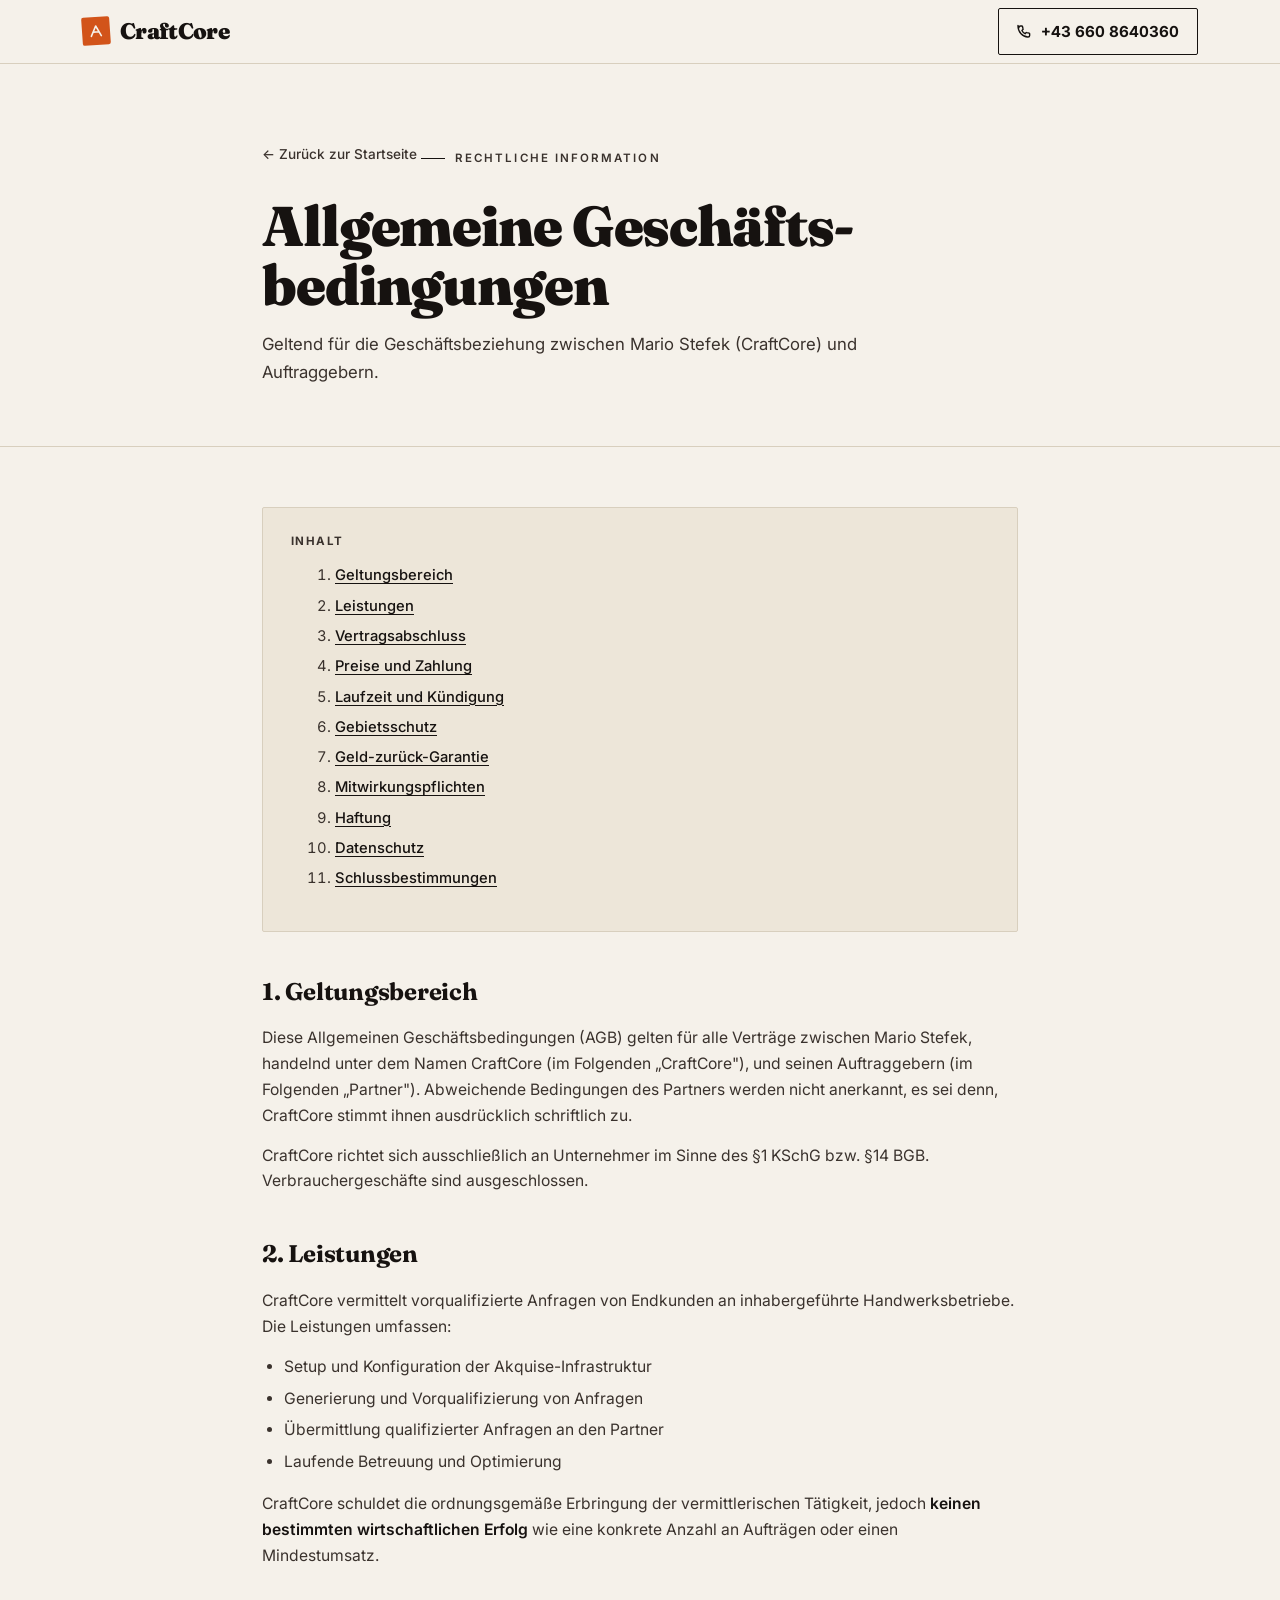
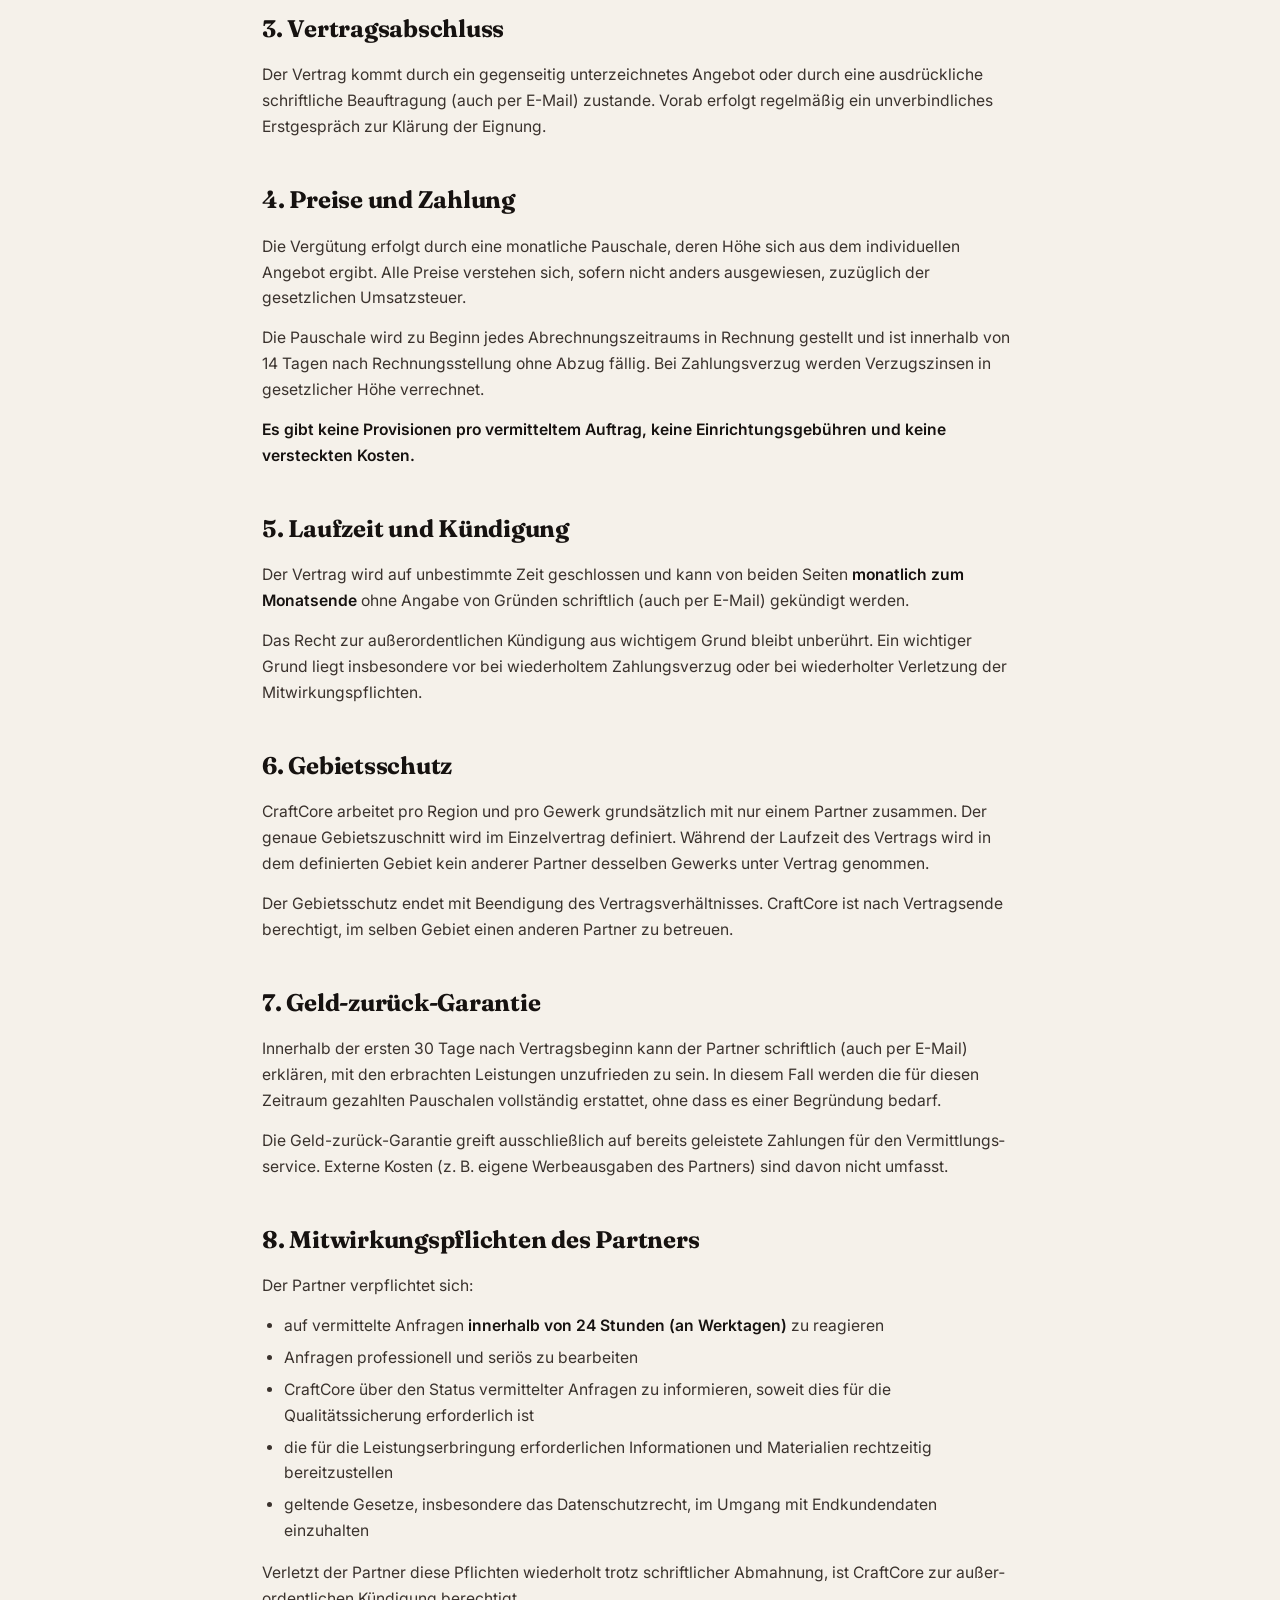
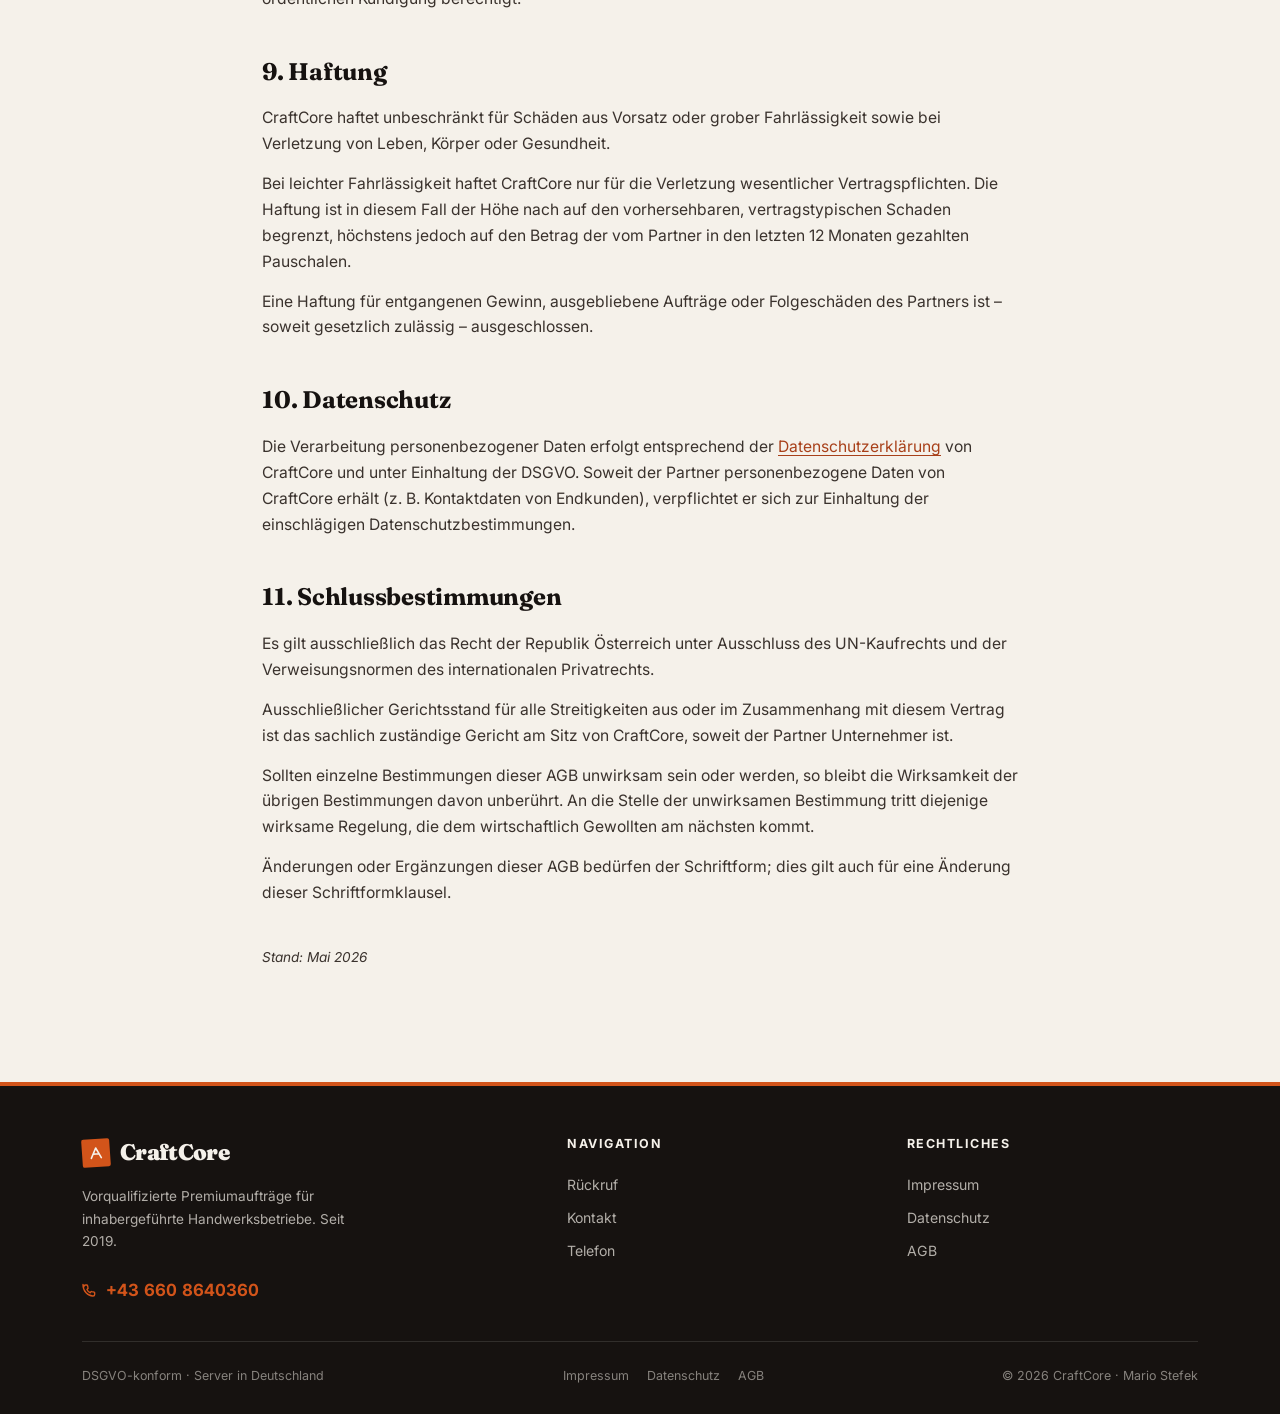
==== agb.html @ 441843ae "Add files via upload" ====
<!DOCTYPE html>
<html lang="de">
<head>
<meta charset="UTF-8">
<meta name="viewport" content="width=device-width, initial-scale=1.0">
<title>AGB – CraftCore | Mario Stefek</title>
<link rel="preconnect" href="https://fonts.googleapis.com">
<link rel="preconnect" href="https://fonts.gstatic.com" crossorigin>
<link href="https://fonts.googleapis.com/css2?family=Fraunces:ital,opsz,wght@0,9..144,500;0,9..144,700;0,9..144,900;1,9..144,700&family=Inter:wght@400;500;600;700&display=swap" rel="stylesheet">
<style>
*{margin:0;padding:0;box-sizing:border-box}
:root{
  --ink:#161210;
  --ink-soft:#3a322d;
  --paper:#F5F1EA;
  --paper-warm:#EDE6D9;
  --line:#d8cfbe;
  --orange:#D2541A;
  --orange-deep:#A8401A;
  --white:#FFFCF5;
  --display:'Fraunces',Georgia,serif;
  --body:'Inter',system-ui,sans-serif;
}
html{scroll-behavior:smooth;background:var(--paper)}
body{font-family:var(--body);color:var(--ink);line-height:1.65;-webkit-font-smoothing:antialiased;font-size:16px}
::selection{background:var(--ink);color:var(--paper)}
a{color:var(--orange-deep);text-decoration:underline;text-underline-offset:3px}
a:hover{color:var(--ink)}
.wrap{max-width:820px;margin:0 auto;padding:0 32px}

nav{position:fixed;top:0;left:0;right:0;z-index:100;background:rgba(245,241,234,.92);backdrop-filter:blur(12px);border-bottom:1px solid var(--line);height:64px;display:flex;align-items:center}
.nav-inner{display:flex;justify-content:space-between;align-items:center;width:100%}
.logo{font-family:var(--display);font-size:1.4rem;font-weight:900;letter-spacing:-.03em;text-decoration:none;color:var(--ink);display:flex;align-items:center;gap:10px}
.logo-mark{width:28px;height:28px;background:var(--orange);display:grid;place-items:center;border-radius:2px;flex-shrink:0;transform:rotate(-4deg)}
.logo-mark svg{stroke:var(--paper)}
.nav-tel{display:inline-flex;align-items:center;gap:10px;font-weight:700;font-size:.95rem;text-decoration:none;color:var(--ink);font-variant-numeric:tabular-nums;padding:10px 18px;border:1.5px solid var(--ink);border-radius:2px;transition:all .2s ease}
.nav-tel:hover{background:var(--ink);color:var(--paper)}
.nav-tel svg{stroke:currentColor}
@media(max-width:640px){
  .nav-tel .num-full{display:none}
  .nav-tel::after{content:"Anrufen";font-weight:700}
}

.page-header{padding:140px 0 60px;border-bottom:1px solid var(--line)}
.eyebrow{font-size:.72rem;font-weight:600;text-transform:uppercase;letter-spacing:.18em;color:var(--ink-soft);display:inline-flex;align-items:center;gap:10px;margin-bottom:20px}
.eyebrow::before{content:"";width:24px;height:1px;background:var(--ink)}
h1{font-family:var(--display);font-size:clamp(2.3rem,4.5vw,3.5rem);font-weight:900;letter-spacing:-.02em;line-height:1.05;margin-bottom:16px}
.page-header p{color:var(--ink-soft);font-size:1.05rem;max-width:640px}
.back-link{display:inline-flex;align-items:center;gap:8px;font-size:.85rem;font-weight:500;text-decoration:none;color:var(--ink-soft);margin-bottom:32px}
.back-link:hover{color:var(--orange-deep)}

.content{padding:60px 0 100px}
.content h2{font-family:var(--display);font-size:1.5rem;font-weight:700;letter-spacing:-.01em;margin:40px 0 14px;color:var(--ink)}
.content h2:first-child{margin-top:0}
.content h3{font-family:var(--display);font-size:1.15rem;font-weight:700;margin:28px 0 10px;color:var(--ink)}
.content p{color:var(--ink-soft);margin-bottom:14px;font-size:.98rem}
.content ul{margin:8px 0 16px 0;padding-left:22px}
.content ul li{color:var(--ink-soft);margin-bottom:6px;font-size:.98rem}
.content ol{margin:8px 0 16px 0;padding-left:22px}
.content ol li{color:var(--ink-soft);margin-bottom:6px;font-size:.98rem}
.content strong{color:var(--ink);font-weight:600}
.content .info-block{background:var(--white);border:1px solid var(--line);padding:24px 28px;border-radius:2px;margin:20px 0}
.content .info-block p{margin-bottom:6px}

.toc{background:var(--paper-warm);border:1px solid var(--line);padding:24px 28px;border-radius:2px;margin-bottom:40px}
.toc-title{font-size:.72rem;font-weight:700;text-transform:uppercase;letter-spacing:.12em;color:var(--ink-soft);margin-bottom:12px}
.toc ol{margin-left:22px}
.toc ol li{margin-bottom:6px;font-size:.92rem}
.toc ol li a{color:var(--ink);font-weight:500}

footer{background:var(--ink);color:rgba(245,241,234,.7);padding:48px 0 28px;border-top:4px solid var(--orange)}
.footer-grid{display:grid;grid-template-columns:1.5fr 1fr 1fr;gap:48px;margin-bottom:36px}
.footer-brand .logo{color:var(--paper)}
.footer-brand p{margin-top:14px;font-size:.85rem;line-height:1.65;max-width:280px}
.footer-tel{margin-top:24px;display:inline-flex;align-items:center;gap:10px;color:var(--orange);font-weight:700;font-size:1.05rem;text-decoration:none;font-variant-numeric:tabular-nums}
.footer-tel:hover{color:var(--paper)}
.footer-col h5{color:var(--paper);font-size:.78rem;font-weight:700;text-transform:uppercase;letter-spacing:.12em;margin-bottom:18px}
.footer-col a{display:block;font-size:.88rem;text-decoration:none;margin-bottom:10px;color:rgba(245,241,234,.7);transition:color .2s ease}
.footer-col a:hover{color:var(--orange)}
.footer-bottom{border-top:1px solid rgba(245,241,234,.12);padding-top:24px;display:flex;justify-content:space-between;align-items:center;flex-wrap:wrap;gap:14px;font-size:.78rem;color:rgba(245,241,234,.5)}
.footer-legal{display:flex;gap:18px;flex-wrap:wrap}
.footer-legal a{color:rgba(245,241,234,.5);text-decoration:none}
.footer-legal a:hover{color:var(--orange)}
@media(max-width:780px){.footer-grid{grid-template-columns:1fr;gap:32px}}
</style>
</head>
<body>

<nav>
  <div class="wrap nav-inner" style="max-width:1180px">
    <a href="index.html" class="logo">
      <span class="logo-mark">
        <svg width="14" height="14" viewBox="0 0 14 14" fill="none"><path d="M2 12L7 2l5 10M4.5 8h5" stroke-width="1.6" stroke-linecap="round" stroke-linejoin="round"/></svg>
      </span>
      CraftCore
    </a>
    <a href="tel:+436608640360" class="nav-tel">
      <svg width="14" height="14" viewBox="0 0 14 14" fill="none"><path d="M2 3.5C2 2.67 2.67 2 3.5 2h1.31c.31 0 .59.21.66.51l.6 2.4a.7.7 0 01-.18.7l-.96.96c.66 1.37 1.78 2.49 3.15 3.15l.96-.96a.7.7 0 01.7-.18l2.4.6c.3.07.51.35.51.66V11.5c0 .83-.67 1.5-1.5 1.5h-.5C5.91 13 1 8.09 1 2v-.5z" stroke-width="1.4" stroke-linecap="round" stroke-linejoin="round"/></svg>
      <span class="num-full">+43 660 8640360</span>
    </a>
  </div>
</nav>

<header class="page-header">
  <div class="wrap">
    <a href="index.html" class="back-link">← Zurück zur Startseite</a>
    <span class="eyebrow">Rechtliche Information</span>
    <h1>Allgemeine Geschäfts­bedingungen</h1>
    <p>Geltend für die Geschäftsbeziehung zwischen Mario Stefek (CraftCore) und Auftraggebern.</p>
  </div>
</header>

<main class="content">
  <div class="wrap">

    <div class="toc">
      <div class="toc-title">Inhalt</div>
      <ol>
        <li><a href="#geltungsbereich">Geltungsbereich</a></li>
        <li><a href="#leistungen">Leistungen</a></li>
        <li><a href="#vertragsabschluss">Vertragsabschluss</a></li>
        <li><a href="#preise">Preise und Zahlung</a></li>
        <li><a href="#laufzeit">Laufzeit und Kündigung</a></li>
        <li><a href="#gebietsschutz">Gebietsschutz</a></li>
        <li><a href="#garantie">Geld-zurück-Garantie</a></li>
        <li><a href="#mitwirkung">Mitwirkungspflichten</a></li>
        <li><a href="#haftung">Haftung</a></li>
        <li><a href="#datenschutz">Datenschutz</a></li>
        <li><a href="#schlussbestimmungen">Schlussbestimmungen</a></li>
      </ol>
    </div>

    <h2 id="geltungsbereich">1. Geltungsbereich</h2>
    <p>Diese Allgemeinen Geschäftsbedingungen (AGB) gelten für alle Verträge zwischen Mario Stefek, handelnd unter dem Namen CraftCore (im Folgenden „CraftCore"), und seinen Auftraggebern (im Folgenden „Partner"). Abweichende Bedingungen des Partners werden nicht anerkannt, es sei denn, CraftCore stimmt ihnen ausdrücklich schriftlich zu.</p>
    <p>CraftCore richtet sich ausschließlich an Unternehmer im Sinne des §1 KSchG bzw. §14 BGB. Verbraucher­geschäfte sind ausgeschlossen.</p>

    <h2 id="leistungen">2. Leistungen</h2>
    <p>CraftCore vermittelt vorqualifizierte Anfragen von Endkunden an inhabergeführte Handwerksbetriebe. Die Leistungen umfassen:</p>
    <ul>
      <li>Setup und Konfiguration der Akquise-Infrastruktur</li>
      <li>Generierung und Vorqualifizierung von Anfragen</li>
      <li>Übermittlung qualifizierter Anfragen an den Partner</li>
      <li>Laufende Betreuung und Optimierung</li>
    </ul>
    <p>CraftCore schuldet die ordnungsgemäße Erbringung der vermittlerischen Tätigkeit, jedoch <strong>keinen bestimmten wirtschaftlichen Erfolg</strong> wie eine konkrete Anzahl an Aufträgen oder einen Mindestumsatz.</p>

    <h2 id="vertragsabschluss">3. Vertragsabschluss</h2>
    <p>Der Vertrag kommt durch ein gegenseitig unterzeichnetes Angebot oder durch eine ausdrückliche schriftliche Beauftragung (auch per E-Mail) zustande. Vorab erfolgt regelmäßig ein unverbindliches Erstgespräch zur Klärung der Eignung.</p>

    <h2 id="preise">4. Preise und Zahlung</h2>
    <p>Die Vergütung erfolgt durch eine monatliche Pauschale, deren Höhe sich aus dem individuellen Angebot ergibt. Alle Preise verstehen sich, sofern nicht anders ausgewiesen, zuzüglich der gesetzlichen Umsatzsteuer.</p>
    <p>Die Pauschale wird zu Beginn jedes Abrechnungszeitraums in Rechnung gestellt und ist innerhalb von 14 Tagen nach Rechnungsstellung ohne Abzug fällig. Bei Zahlungsverzug werden Verzugszinsen in gesetzlicher Höhe verrechnet.</p>
    <p><strong>Es gibt keine Provisionen pro vermitteltem Auftrag, keine Einrichtungs­gebühren und keine versteckten Kosten.</strong></p>

    <h2 id="laufzeit">5. Laufzeit und Kündigung</h2>
    <p>Der Vertrag wird auf unbestimmte Zeit geschlossen und kann von beiden Seiten <strong>monatlich zum Monatsende</strong> ohne Angabe von Gründen schriftlich (auch per E-Mail) gekündigt werden.</p>
    <p>Das Recht zur außerordentlichen Kündigung aus wichtigem Grund bleibt unberührt. Ein wichtiger Grund liegt insbesondere vor bei wiederholtem Zahlungsverzug oder bei wiederholter Verletzung der Mitwirkungspflichten.</p>

    <h2 id="gebietsschutz">6. Gebietsschutz</h2>
    <p>CraftCore arbeitet pro Region und pro Gewerk grundsätzlich mit nur einem Partner zusammen. Der genaue Gebietszuschnitt wird im Einzelvertrag definiert. Während der Laufzeit des Vertrags wird in dem definierten Gebiet kein anderer Partner desselben Gewerks unter Vertrag genommen.</p>
    <p>Der Gebietsschutz endet mit Beendigung des Vertragsverhältnisses. CraftCore ist nach Vertragsende berechtigt, im selben Gebiet einen anderen Partner zu betreuen.</p>

    <h2 id="garantie">7. Geld-zurück-Garantie</h2>
    <p>Innerhalb der ersten 30 Tage nach Vertragsbeginn kann der Partner schriftlich (auch per E-Mail) erklären, mit den erbrachten Leistungen unzufrieden zu sein. In diesem Fall werden die für diesen Zeitraum gezahlten Pauschalen vollständig erstattet, ohne dass es einer Begründung bedarf.</p>
    <p>Die Geld-zurück-Garantie greift ausschließlich auf bereits geleistete Zahlungen für den Vermittlungs­service. Externe Kosten (z. B. eigene Werbeausgaben des Partners) sind davon nicht umfasst.</p>

    <h2 id="mitwirkung">8. Mitwirkungspflichten des Partners</h2>
    <p>Der Partner verpflichtet sich:</p>
    <ul>
      <li>auf vermittelte Anfragen <strong>innerhalb von 24 Stunden (an Werktagen)</strong> zu reagieren</li>
      <li>Anfragen professionell und seriös zu bearbeiten</li>
      <li>CraftCore über den Status vermittelter Anfragen zu informieren, soweit dies für die Qualitätssicherung erforderlich ist</li>
      <li>die für die Leistungserbringung erforderlichen Informationen und Materialien rechtzeitig bereitzustellen</li>
      <li>geltende Gesetze, insbesondere das Datenschutzrecht, im Umgang mit Endkundendaten einzuhalten</li>
    </ul>
    <p>Verletzt der Partner diese Pflichten wiederholt trotz schriftlicher Abmahnung, ist CraftCore zur außer­ordentlichen Kündigung berechtigt.</p>

    <h2 id="haftung">9. Haftung</h2>
    <p>CraftCore haftet unbeschränkt für Schäden aus Vorsatz oder grober Fahrlässigkeit sowie bei Verletzung von Leben, Körper oder Gesundheit.</p>
    <p>Bei leichter Fahrlässigkeit haftet CraftCore nur für die Verletzung wesentlicher Vertragspflichten. Die Haftung ist in diesem Fall der Höhe nach auf den vorhersehbaren, vertragstypischen Schaden begrenzt, höchstens jedoch auf den Betrag der vom Partner in den letzten 12 Monaten gezahlten Pauschalen.</p>
    <p>Eine Haftung für entgangenen Gewinn, ausgebliebene Aufträge oder Folgeschäden des Partners ist – soweit gesetzlich zulässig – ausgeschlossen.</p>

    <h2 id="datenschutz">10. Datenschutz</h2>
    <p>Die Verarbeitung personenbezogener Daten erfolgt entsprechend der <a href="datenschutz.html">Datenschutzerklärung</a> von CraftCore und unter Einhaltung der DSGVO. Soweit der Partner personenbezogene Daten von CraftCore erhält (z. B. Kontaktdaten von Endkunden), verpflichtet er sich zur Einhaltung der einschlägigen Datenschutzbestimmungen.</p>

    <h2 id="schlussbestimmungen">11. Schlussbestimmungen</h2>
    <p>Es gilt ausschließlich das Recht der Republik Österreich unter Ausschluss des UN-Kaufrechts und der Verweisungsnormen des internationalen Privatrechts.</p>
    <p>Ausschließlicher Gerichtsstand für alle Streitigkeiten aus oder im Zusammenhang mit diesem Vertrag ist das sachlich zuständige Gericht am Sitz von CraftCore, soweit der Partner Unternehmer ist.</p>
    <p>Sollten einzelne Bestimmungen dieser AGB unwirksam sein oder werden, so bleibt die Wirksamkeit der übrigen Bestimmungen davon unberührt. An die Stelle der unwirksamen Bestimmung tritt diejenige wirksame Regelung, die dem wirtschaftlich Gewollten am nächsten kommt.</p>
    <p>Änderungen oder Ergänzungen dieser AGB bedürfen der Schriftform; dies gilt auch für eine Änderung dieser Schriftformklausel.</p>

    <p style="margin-top:40px;font-size:.85rem;color:var(--ink-soft)"><em>Stand: Mai 2026</em></p>

  </div>
</main>

<footer>
  <div class="wrap" style="max-width:1180px">
    <div class="footer-grid">
      <div class="footer-brand">
        <a href="index.html" class="logo">
          <span class="logo-mark">
            <svg width="14" height="14" viewBox="0 0 14 14" fill="none"><path d="M2 12L7 2l5 10M4.5 8h5" stroke-width="1.6" stroke-linecap="round" stroke-linejoin="round"/></svg>
          </span>
          CraftCore
        </a>
        <p>Vorqualifizierte Premiumaufträge für inhabergeführte Handwerksbetriebe. Seit 2019.</p>
        <a href="tel:+436608640360" class="footer-tel">
          <svg width="14" height="14" viewBox="0 0 14 14" fill="none" style="stroke:currentColor"><path d="M2 3.5C2 2.67 2.67 2 3.5 2h1.31c.31 0 .59.21.66.51l.6 2.4a.7.7 0 01-.18.7l-.96.96c.66 1.37 1.78 2.49 3.15 3.15l.96-.96a.7.7 0 01.7-.18l2.4.6c.3.07.51.35.51.66V11.5c0 .83-.67 1.5-1.5 1.5h-.5C5.91 13 1 8.09 1 2v-.5z" stroke-width="1.4" stroke-linecap="round" stroke-linejoin="round"/></svg>
          +43 660 8640360
        </a>
      </div>
      <div class="footer-col">
        <h5>Navigation</h5>
        <a href="index.html#rueckruf">Rückruf</a>
        <a href="index.html#kontakt">Kontakt</a>
        <a href="tel:+436608640360">Telefon</a>
      </div>
      <div class="footer-col">
        <h5>Rechtliches</h5>
        <a href="impressum.html">Impressum</a>
        <a href="datenschutz.html">Datenschutz</a>
        <a href="agb.html">AGB</a>
      </div>
    </div>
    <div class="footer-bottom">
      <p>DSGVO-konform · Server in Deutschland</p>
      <div class="footer-legal">
        <a href="impressum.html">Impressum</a>
        <a href="datenschutz.html">Datenschutz</a>
        <a href="agb.html">AGB</a>
      </div>
      <p>© 2026 CraftCore · Mario Stefek</p>
    </div>
  </div>
</footer>

</body>
</html>
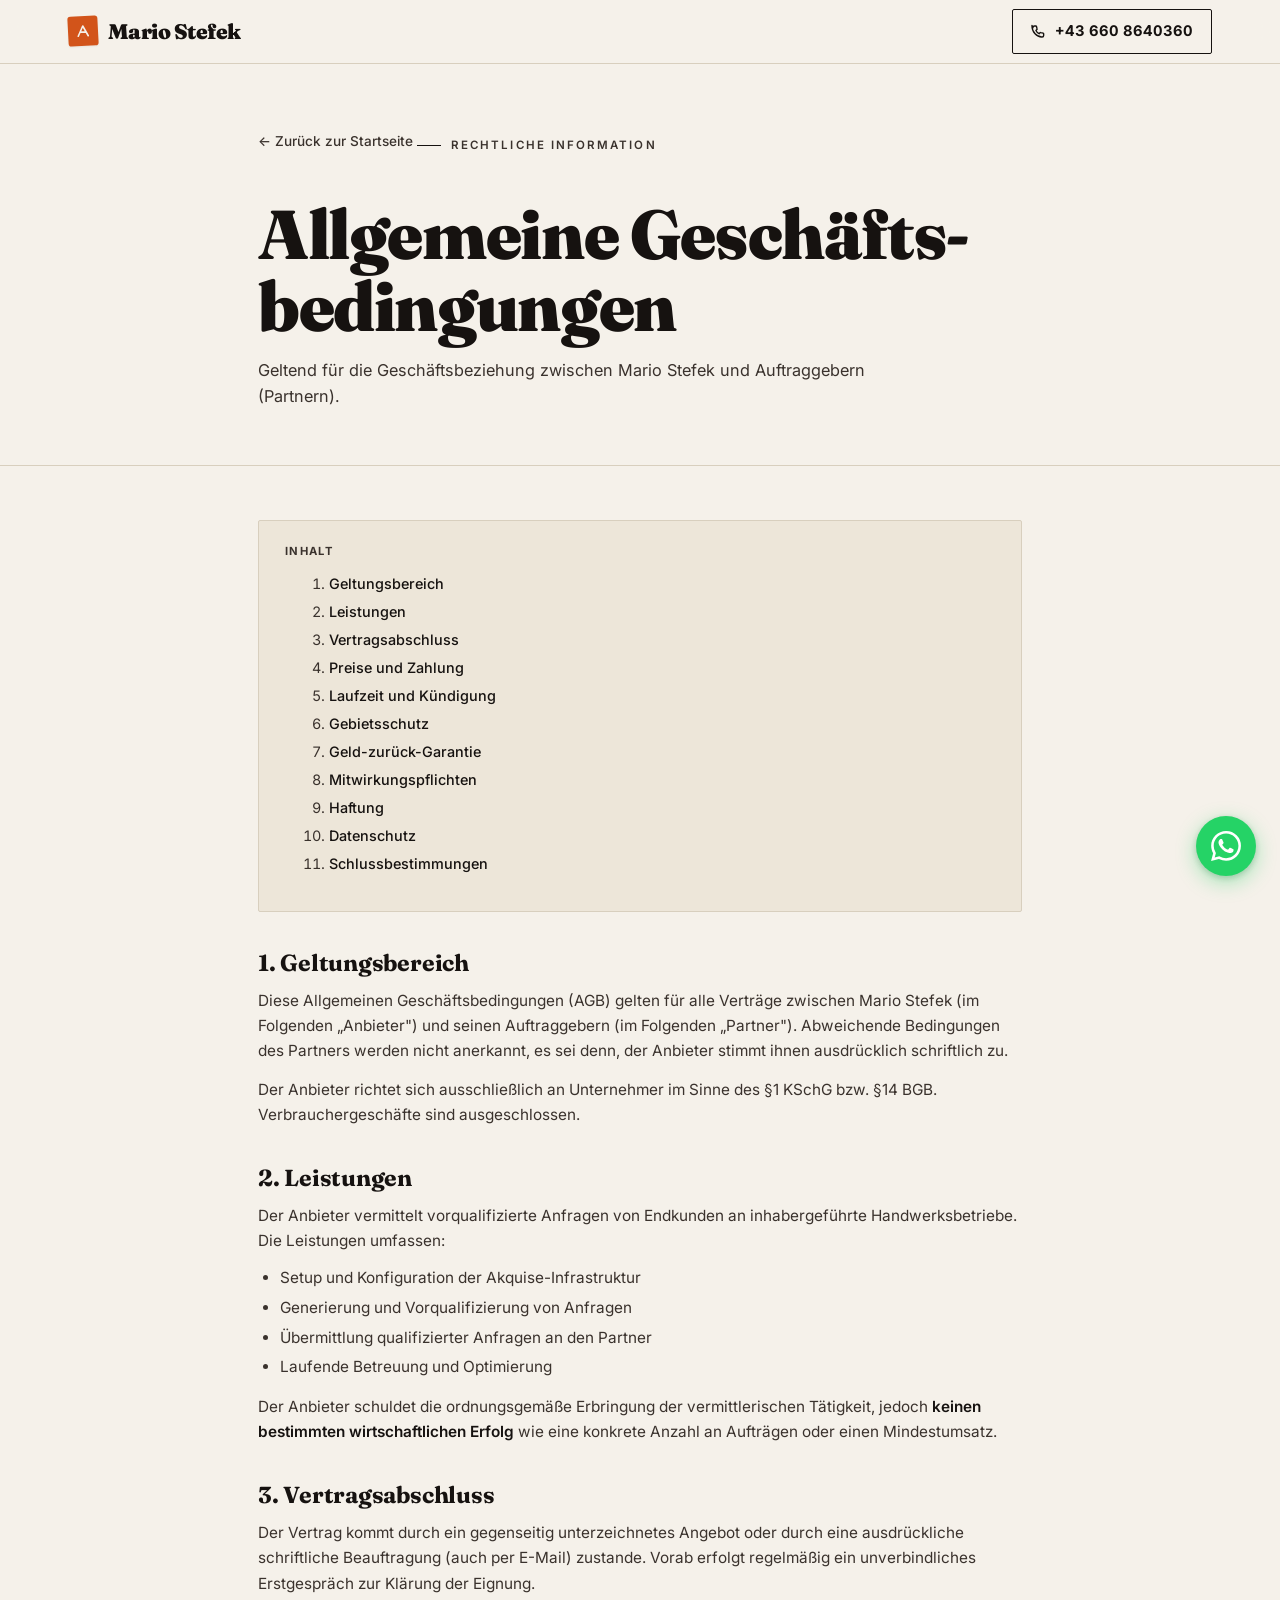
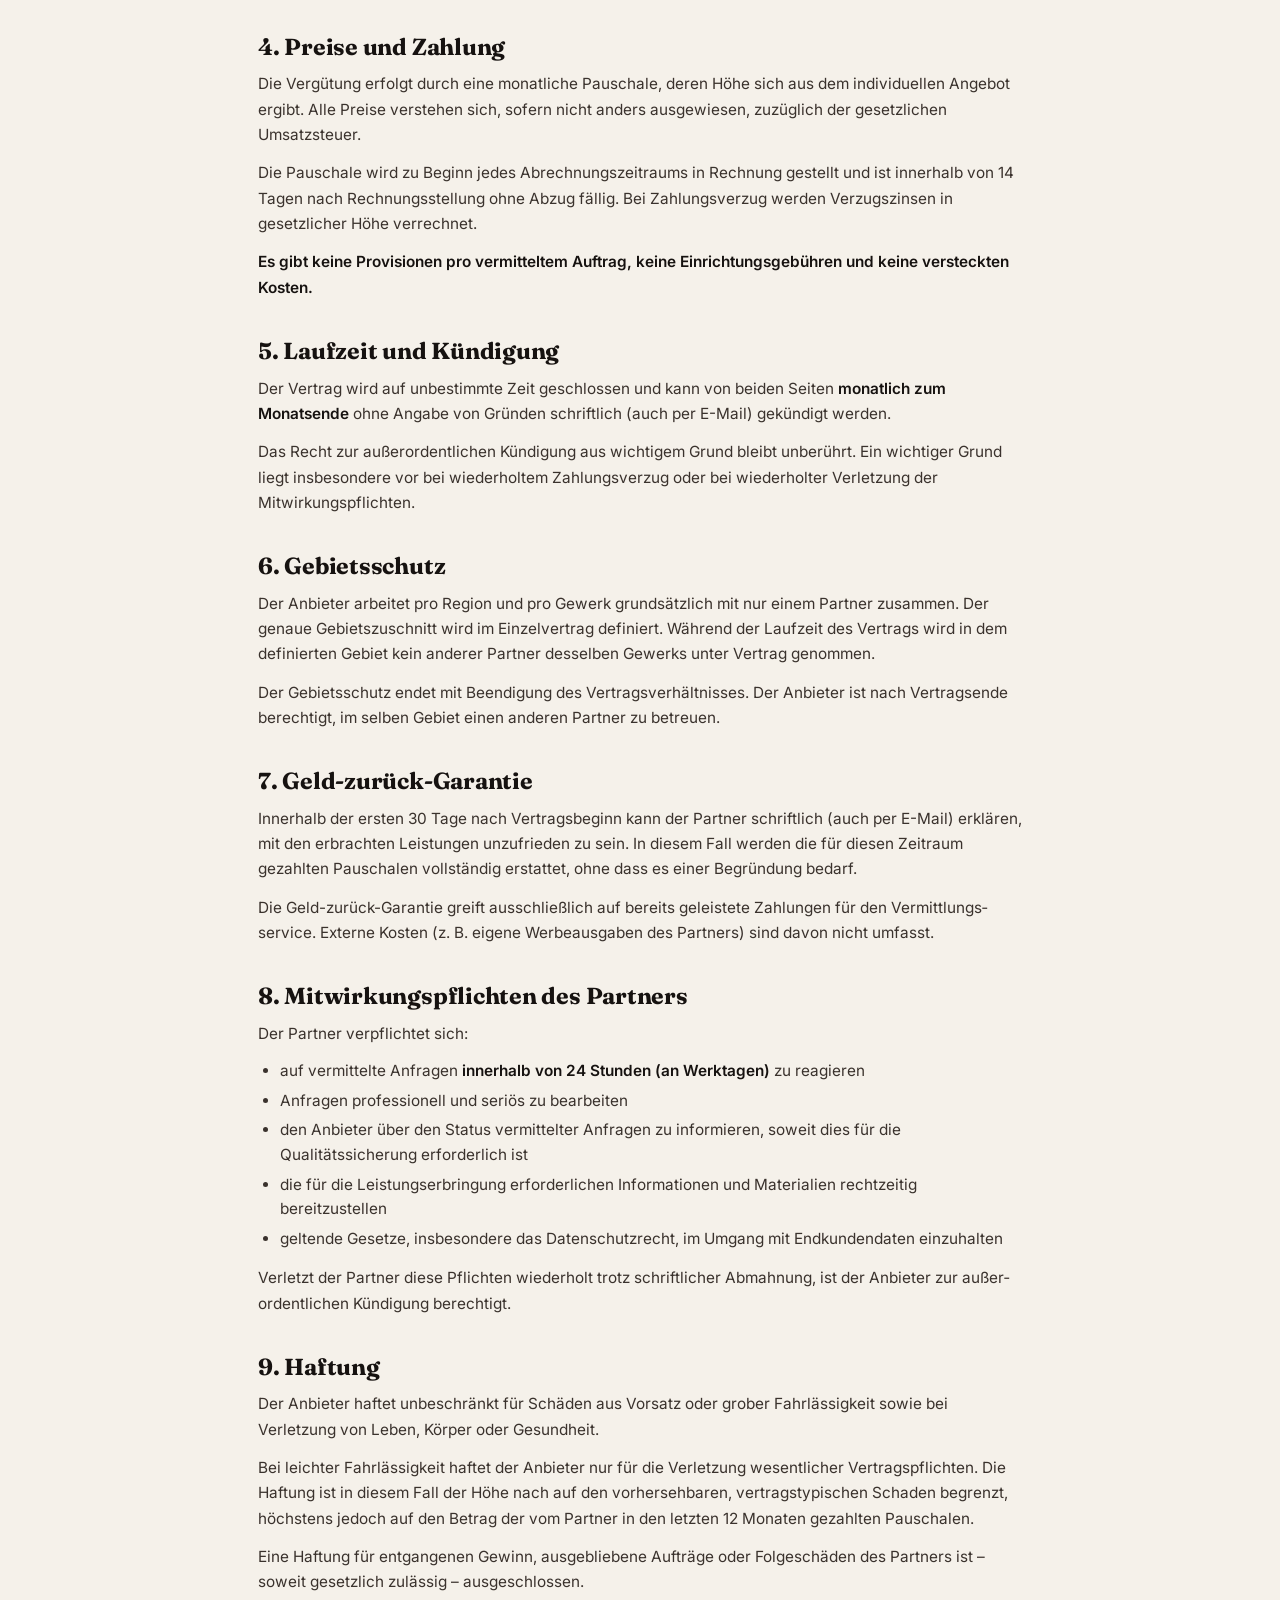
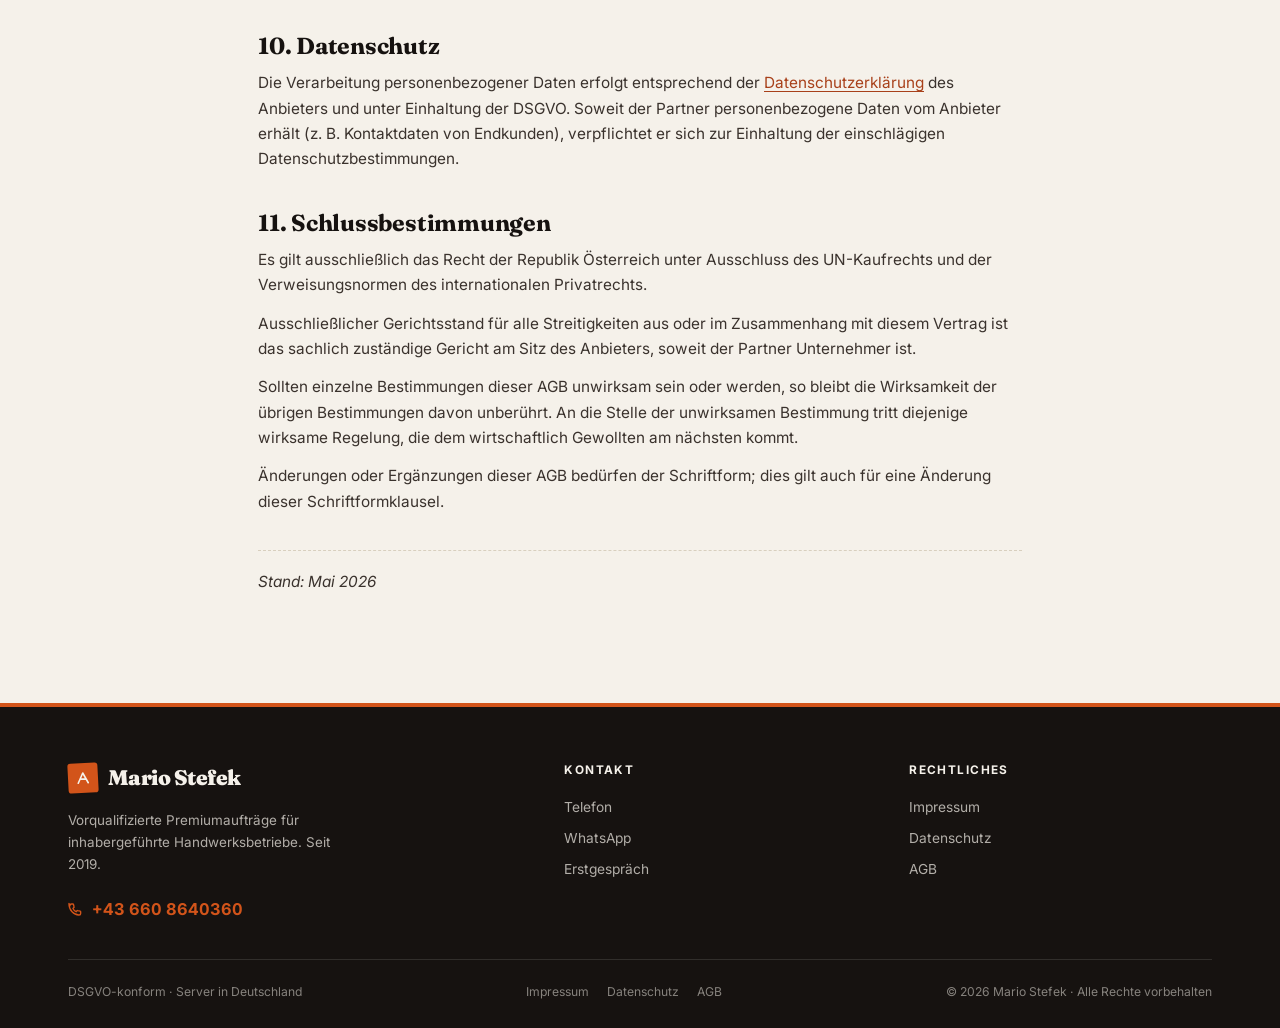
==== commit ce0471fe: "Add files via upload" ====
--- a/agb.html
+++ b/agb.html
@@ -3,115 +3,46 @@
 <head>
 <meta charset="UTF-8">
 <meta name="viewport" content="width=device-width, initial-scale=1.0">
-<title>AGB – CraftCore | Mario Stefek</title>
+<title>AGB – Mario Stefek</title>
+<meta name="description" content="Allgemeine Geschäftsbedingungen für die Vermittlung qualifizierter Anfragen an Handwerksbetriebe – Mario Stefek.">
+<meta name="robots" content="index, follow">
+<link rel="canonical" href="https://www.mario-stefek.com/agb.html">
+<meta name="theme-color" content="#161210">
+<link rel="icon" type="image/svg+xml" href="data:image/svg+xml,%3Csvg xmlns='http://www.w3.org/2000/svg' viewBox='0 0 100 100'%3E%3Crect width='100' height='100' rx='14' fill='%23D2541A'/%3E%3Cpath d='M28 78L50 22L72 78M38 60h24' stroke='%23F5F1EA' stroke-width='9' stroke-linecap='round' stroke-linejoin='round' fill='none'/%3E%3C/svg%3E">
+
 <link rel="preconnect" href="https://fonts.googleapis.com">
 <link rel="preconnect" href="https://fonts.gstatic.com" crossorigin>
 <link href="https://fonts.googleapis.com/css2?family=Fraunces:ital,opsz,wght@0,9..144,500;0,9..144,700;0,9..144,900;1,9..144,700&family=Inter:wght@400;500;600;700&display=swap" rel="stylesheet">
-<style>
-*{margin:0;padding:0;box-sizing:border-box}
-:root{
-  --ink:#161210;
-  --ink-soft:#3a322d;
-  --paper:#F5F1EA;
-  --paper-warm:#EDE6D9;
-  --line:#d8cfbe;
-  --orange:#D2541A;
-  --orange-deep:#A8401A;
-  --white:#FFFCF5;
-  --display:'Fraunces',Georgia,serif;
-  --body:'Inter',system-ui,sans-serif;
-}
-html{scroll-behavior:smooth;background:var(--paper)}
-body{font-family:var(--body);color:var(--ink);line-height:1.65;-webkit-font-smoothing:antialiased;font-size:16px}
-::selection{background:var(--ink);color:var(--paper)}
-a{color:var(--orange-deep);text-decoration:underline;text-underline-offset:3px}
-a:hover{color:var(--ink)}
-.wrap{max-width:820px;margin:0 auto;padding:0 32px}
-
-nav{position:fixed;top:0;left:0;right:0;z-index:100;background:rgba(245,241,234,.92);backdrop-filter:blur(12px);border-bottom:1px solid var(--line);height:64px;display:flex;align-items:center}
-.nav-inner{display:flex;justify-content:space-between;align-items:center;width:100%}
-.logo{font-family:var(--display);font-size:1.4rem;font-weight:900;letter-spacing:-.03em;text-decoration:none;color:var(--ink);display:flex;align-items:center;gap:10px}
-.logo-mark{width:28px;height:28px;background:var(--orange);display:grid;place-items:center;border-radius:2px;flex-shrink:0;transform:rotate(-4deg)}
-.logo-mark svg{stroke:var(--paper)}
-.nav-tel{display:inline-flex;align-items:center;gap:10px;font-weight:700;font-size:.95rem;text-decoration:none;color:var(--ink);font-variant-numeric:tabular-nums;padding:10px 18px;border:1.5px solid var(--ink);border-radius:2px;transition:all .2s ease}
-.nav-tel:hover{background:var(--ink);color:var(--paper)}
-.nav-tel svg{stroke:currentColor}
-@media(max-width:640px){
-  .nav-tel .num-full{display:none}
-  .nav-tel::after{content:"Anrufen";font-weight:700}
-}
-
-.page-header{padding:140px 0 60px;border-bottom:1px solid var(--line)}
-.eyebrow{font-size:.72rem;font-weight:600;text-transform:uppercase;letter-spacing:.18em;color:var(--ink-soft);display:inline-flex;align-items:center;gap:10px;margin-bottom:20px}
-.eyebrow::before{content:"";width:24px;height:1px;background:var(--ink)}
-h1{font-family:var(--display);font-size:clamp(2.3rem,4.5vw,3.5rem);font-weight:900;letter-spacing:-.02em;line-height:1.05;margin-bottom:16px}
-.page-header p{color:var(--ink-soft);font-size:1.05rem;max-width:640px}
-.back-link{display:inline-flex;align-items:center;gap:8px;font-size:.85rem;font-weight:500;text-decoration:none;color:var(--ink-soft);margin-bottom:32px}
-.back-link:hover{color:var(--orange-deep)}
-
-.content{padding:60px 0 100px}
-.content h2{font-family:var(--display);font-size:1.5rem;font-weight:700;letter-spacing:-.01em;margin:40px 0 14px;color:var(--ink)}
-.content h2:first-child{margin-top:0}
-.content h3{font-family:var(--display);font-size:1.15rem;font-weight:700;margin:28px 0 10px;color:var(--ink)}
-.content p{color:var(--ink-soft);margin-bottom:14px;font-size:.98rem}
-.content ul{margin:8px 0 16px 0;padding-left:22px}
-.content ul li{color:var(--ink-soft);margin-bottom:6px;font-size:.98rem}
-.content ol{margin:8px 0 16px 0;padding-left:22px}
-.content ol li{color:var(--ink-soft);margin-bottom:6px;font-size:.98rem}
-.content strong{color:var(--ink);font-weight:600}
-.content .info-block{background:var(--white);border:1px solid var(--line);padding:24px 28px;border-radius:2px;margin:20px 0}
-.content .info-block p{margin-bottom:6px}
-
-.toc{background:var(--paper-warm);border:1px solid var(--line);padding:24px 28px;border-radius:2px;margin-bottom:40px}
-.toc-title{font-size:.72rem;font-weight:700;text-transform:uppercase;letter-spacing:.12em;color:var(--ink-soft);margin-bottom:12px}
-.toc ol{margin-left:22px}
-.toc ol li{margin-bottom:6px;font-size:.92rem}
-.toc ol li a{color:var(--ink);font-weight:500}
-
-footer{background:var(--ink);color:rgba(245,241,234,.7);padding:48px 0 28px;border-top:4px solid var(--orange)}
-.footer-grid{display:grid;grid-template-columns:1.5fr 1fr 1fr;gap:48px;margin-bottom:36px}
-.footer-brand .logo{color:var(--paper)}
-.footer-brand p{margin-top:14px;font-size:.85rem;line-height:1.65;max-width:280px}
-.footer-tel{margin-top:24px;display:inline-flex;align-items:center;gap:10px;color:var(--orange);font-weight:700;font-size:1.05rem;text-decoration:none;font-variant-numeric:tabular-nums}
-.footer-tel:hover{color:var(--paper)}
-.footer-col h5{color:var(--paper);font-size:.78rem;font-weight:700;text-transform:uppercase;letter-spacing:.12em;margin-bottom:18px}
-.footer-col a{display:block;font-size:.88rem;text-decoration:none;margin-bottom:10px;color:rgba(245,241,234,.7);transition:color .2s ease}
-.footer-col a:hover{color:var(--orange)}
-.footer-bottom{border-top:1px solid rgba(245,241,234,.12);padding-top:24px;display:flex;justify-content:space-between;align-items:center;flex-wrap:wrap;gap:14px;font-size:.78rem;color:rgba(245,241,234,.5)}
-.footer-legal{display:flex;gap:18px;flex-wrap:wrap}
-.footer-legal a{color:rgba(245,241,234,.5);text-decoration:none}
-.footer-legal a:hover{color:var(--orange)}
-@media(max-width:780px){.footer-grid{grid-template-columns:1fr;gap:32px}}
-</style>
+<link rel="stylesheet" href="style.css">
 </head>
 <body>
 
 <nav>
-  <div class="wrap nav-inner" style="max-width:1180px">
+  <div class="wrap nav-inner">
     <a href="index.html" class="logo">
-      <span class="logo-mark">
+      <span class="logo-mark" aria-hidden="true">
         <svg width="14" height="14" viewBox="0 0 14 14" fill="none"><path d="M2 12L7 2l5 10M4.5 8h5" stroke-width="1.6" stroke-linecap="round" stroke-linejoin="round"/></svg>
       </span>
-      CraftCore
+      Mario Stefek
     </a>
     <a href="tel:+436608640360" class="nav-tel">
-      <svg width="14" height="14" viewBox="0 0 14 14" fill="none"><path d="M2 3.5C2 2.67 2.67 2 3.5 2h1.31c.31 0 .59.21.66.51l.6 2.4a.7.7 0 01-.18.7l-.96.96c.66 1.37 1.78 2.49 3.15 3.15l.96-.96a.7.7 0 01.7-.18l2.4.6c.3.07.51.35.51.66V11.5c0 .83-.67 1.5-1.5 1.5h-.5C5.91 13 1 8.09 1 2v-.5z" stroke-width="1.4" stroke-linecap="round" stroke-linejoin="round"/></svg>
+      <svg width="14" height="14" viewBox="0 0 14 14" fill="none" aria-hidden="true"><path d="M2 3.5C2 2.67 2.67 2 3.5 2h1.31c.31 0 .59.21.66.51l.6 2.4a.7.7 0 01-.18.7l-.96.96c.66 1.37 1.78 2.49 3.15 3.15l.96-.96a.7.7 0 01.7-.18l2.4.6c.3.07.51.35.51.66V11.5c0 .83-.67 1.5-1.5 1.5h-.5C5.91 13 1 8.09 1 2v-.5z" stroke-width="1.4" stroke-linecap="round" stroke-linejoin="round"/></svg>
       <span class="num-full">+43 660 8640360</span>
     </a>
   </div>
 </nav>
 
 <header class="page-header">
-  <div class="wrap">
+  <div class="wrap-narrow">
     <a href="index.html" class="back-link">← Zurück zur Startseite</a>
     <span class="eyebrow">Rechtliche Information</span>
-    <h1>Allgemeine Geschäfts­bedingungen</h1>
-    <p>Geltend für die Geschäftsbeziehung zwischen Mario Stefek (CraftCore) und Auftraggebern.</p>
+    <h1 style="margin-top:18px">Allgemeine Geschäfts­bedingungen</h1>
+    <p>Geltend für die Geschäftsbeziehung zwischen Mario Stefek und Auftraggebern (Partnern).</p>
   </div>
 </header>
 
-<main class="content">
-  <div class="wrap">
+<main class="legal-content">
+  <div class="wrap-narrow">
 
     <div class="toc">
       <div class="toc-title">Inhalt</div>
@@ -131,18 +62,18 @@
     </div>
 
     <h2 id="geltungsbereich">1. Geltungsbereich</h2>
-    <p>Diese Allgemeinen Geschäftsbedingungen (AGB) gelten für alle Verträge zwischen Mario Stefek, handelnd unter dem Namen CraftCore (im Folgenden „CraftCore"), und seinen Auftraggebern (im Folgenden „Partner"). Abweichende Bedingungen des Partners werden nicht anerkannt, es sei denn, CraftCore stimmt ihnen ausdrücklich schriftlich zu.</p>
-    <p>CraftCore richtet sich ausschließlich an Unternehmer im Sinne des §1 KSchG bzw. §14 BGB. Verbraucher­geschäfte sind ausgeschlossen.</p>
+    <p>Diese Allgemeinen Geschäftsbedingungen (AGB) gelten für alle Verträge zwischen Mario Stefek (im Folgenden „Anbieter") und seinen Auftraggebern (im Folgenden „Partner"). Abweichende Bedingungen des Partners werden nicht anerkannt, es sei denn, der Anbieter stimmt ihnen ausdrücklich schriftlich zu.</p>
+    <p>Der Anbieter richtet sich ausschließlich an Unternehmer im Sinne des §1 KSchG bzw. §14 BGB. Verbraucher­geschäfte sind ausgeschlossen.</p>
 
     <h2 id="leistungen">2. Leistungen</h2>
-    <p>CraftCore vermittelt vorqualifizierte Anfragen von Endkunden an inhabergeführte Handwerksbetriebe. Die Leistungen umfassen:</p>
+    <p>Der Anbieter vermittelt vorqualifizierte Anfragen von Endkunden an inhabergeführte Handwerksbetriebe. Die Leistungen umfassen:</p>
     <ul>
       <li>Setup und Konfiguration der Akquise-Infrastruktur</li>
       <li>Generierung und Vorqualifizierung von Anfragen</li>
       <li>Übermittlung qualifizierter Anfragen an den Partner</li>
       <li>Laufende Betreuung und Optimierung</li>
     </ul>
-    <p>CraftCore schuldet die ordnungsgemäße Erbringung der vermittlerischen Tätigkeit, jedoch <strong>keinen bestimmten wirtschaftlichen Erfolg</strong> wie eine konkrete Anzahl an Aufträgen oder einen Mindestumsatz.</p>
+    <p>Der Anbieter schuldet die ordnungsgemäße Erbringung der vermittlerischen Tätigkeit, jedoch <strong>keinen bestimmten wirtschaftlichen Erfolg</strong> wie eine konkrete Anzahl an Aufträgen oder einen Mindestumsatz.</p>
 
     <h2 id="vertragsabschluss">3. Vertragsabschluss</h2>
     <p>Der Vertrag kommt durch ein gegenseitig unterzeichnetes Angebot oder durch eine ausdrückliche schriftliche Beauftragung (auch per E-Mail) zustande. Vorab erfolgt regelmäßig ein unverbindliches Erstgespräch zur Klärung der Eignung.</p>
@@ -157,8 +88,8 @@
     <p>Das Recht zur außerordentlichen Kündigung aus wichtigem Grund bleibt unberührt. Ein wichtiger Grund liegt insbesondere vor bei wiederholtem Zahlungsverzug oder bei wiederholter Verletzung der Mitwirkungspflichten.</p>
 
     <h2 id="gebietsschutz">6. Gebietsschutz</h2>
-    <p>CraftCore arbeitet pro Region und pro Gewerk grundsätzlich mit nur einem Partner zusammen. Der genaue Gebietszuschnitt wird im Einzelvertrag definiert. Während der Laufzeit des Vertrags wird in dem definierten Gebiet kein anderer Partner desselben Gewerks unter Vertrag genommen.</p>
-    <p>Der Gebietsschutz endet mit Beendigung des Vertragsverhältnisses. CraftCore ist nach Vertragsende berechtigt, im selben Gebiet einen anderen Partner zu betreuen.</p>
+    <p>Der Anbieter arbeitet pro Region und pro Gewerk grundsätzlich mit nur einem Partner zusammen. Der genaue Gebietszuschnitt wird im Einzelvertrag definiert. Während der Laufzeit des Vertrags wird in dem definierten Gebiet kein anderer Partner desselben Gewerks unter Vertrag genommen.</p>
+    <p>Der Gebietsschutz endet mit Beendigung des Vertragsverhältnisses. Der Anbieter ist nach Vertragsende berechtigt, im selben Gebiet einen anderen Partner zu betreuen.</p>
 
     <h2 id="garantie">7. Geld-zurück-Garantie</h2>
     <p>Innerhalb der ersten 30 Tage nach Vertragsbeginn kann der Partner schriftlich (auch per E-Mail) erklären, mit den erbrachten Leistungen unzufrieden zu sein. In diesem Fall werden die für diesen Zeitraum gezahlten Pauschalen vollständig erstattet, ohne dass es einer Begründung bedarf.</p>
@@ -169,52 +100,52 @@
     <ul>
       <li>auf vermittelte Anfragen <strong>innerhalb von 24 Stunden (an Werktagen)</strong> zu reagieren</li>
       <li>Anfragen professionell und seriös zu bearbeiten</li>
-      <li>CraftCore über den Status vermittelter Anfragen zu informieren, soweit dies für die Qualitätssicherung erforderlich ist</li>
+      <li>den Anbieter über den Status vermittelter Anfragen zu informieren, soweit dies für die Qualitätssicherung erforderlich ist</li>
       <li>die für die Leistungserbringung erforderlichen Informationen und Materialien rechtzeitig bereitzustellen</li>
       <li>geltende Gesetze, insbesondere das Datenschutzrecht, im Umgang mit Endkundendaten einzuhalten</li>
     </ul>
-    <p>Verletzt der Partner diese Pflichten wiederholt trotz schriftlicher Abmahnung, ist CraftCore zur außer­ordentlichen Kündigung berechtigt.</p>
+    <p>Verletzt der Partner diese Pflichten wiederholt trotz schriftlicher Abmahnung, ist der Anbieter zur außer­ordentlichen Kündigung berechtigt.</p>
 
     <h2 id="haftung">9. Haftung</h2>
-    <p>CraftCore haftet unbeschränkt für Schäden aus Vorsatz oder grober Fahrlässigkeit sowie bei Verletzung von Leben, Körper oder Gesundheit.</p>
-    <p>Bei leichter Fahrlässigkeit haftet CraftCore nur für die Verletzung wesentlicher Vertragspflichten. Die Haftung ist in diesem Fall der Höhe nach auf den vorhersehbaren, vertragstypischen Schaden begrenzt, höchstens jedoch auf den Betrag der vom Partner in den letzten 12 Monaten gezahlten Pauschalen.</p>
+    <p>Der Anbieter haftet unbeschränkt für Schäden aus Vorsatz oder grober Fahrlässigkeit sowie bei Verletzung von Leben, Körper oder Gesundheit.</p>
+    <p>Bei leichter Fahrlässigkeit haftet der Anbieter nur für die Verletzung wesentlicher Vertragspflichten. Die Haftung ist in diesem Fall der Höhe nach auf den vorhersehbaren, vertragstypischen Schaden begrenzt, höchstens jedoch auf den Betrag der vom Partner in den letzten 12 Monaten gezahlten Pauschalen.</p>
     <p>Eine Haftung für entgangenen Gewinn, ausgebliebene Aufträge oder Folgeschäden des Partners ist – soweit gesetzlich zulässig – ausgeschlossen.</p>
 
     <h2 id="datenschutz">10. Datenschutz</h2>
-    <p>Die Verarbeitung personenbezogener Daten erfolgt entsprechend der <a href="datenschutz.html">Datenschutzerklärung</a> von CraftCore und unter Einhaltung der DSGVO. Soweit der Partner personenbezogene Daten von CraftCore erhält (z. B. Kontaktdaten von Endkunden), verpflichtet er sich zur Einhaltung der einschlägigen Datenschutzbestimmungen.</p>
+    <p>Die Verarbeitung personenbezogener Daten erfolgt entsprechend der <a href="datenschutz.html">Datenschutzerklärung</a> des Anbieters und unter Einhaltung der DSGVO. Soweit der Partner personenbezogene Daten vom Anbieter erhält (z. B. Kontaktdaten von Endkunden), verpflichtet er sich zur Einhaltung der einschlägigen Datenschutzbestimmungen.</p>
 
     <h2 id="schlussbestimmungen">11. Schlussbestimmungen</h2>
     <p>Es gilt ausschließlich das Recht der Republik Österreich unter Ausschluss des UN-Kaufrechts und der Verweisungsnormen des internationalen Privatrechts.</p>
-    <p>Ausschließlicher Gerichtsstand für alle Streitigkeiten aus oder im Zusammenhang mit diesem Vertrag ist das sachlich zuständige Gericht am Sitz von CraftCore, soweit der Partner Unternehmer ist.</p>
+    <p>Ausschließlicher Gerichtsstand für alle Streitigkeiten aus oder im Zusammenhang mit diesem Vertrag ist das sachlich zuständige Gericht am Sitz des Anbieters, soweit der Partner Unternehmer ist.</p>
     <p>Sollten einzelne Bestimmungen dieser AGB unwirksam sein oder werden, so bleibt die Wirksamkeit der übrigen Bestimmungen davon unberührt. An die Stelle der unwirksamen Bestimmung tritt diejenige wirksame Regelung, die dem wirtschaftlich Gewollten am nächsten kommt.</p>
     <p>Änderungen oder Ergänzungen dieser AGB bedürfen der Schriftform; dies gilt auch für eine Änderung dieser Schriftformklausel.</p>
 
-    <p style="margin-top:40px;font-size:.85rem;color:var(--ink-soft)"><em>Stand: Mai 2026</em></p>
+    <p class="legal-footnote">Stand: Mai 2026</p>
 
   </div>
 </main>
 
 <footer>
-  <div class="wrap" style="max-width:1180px">
+  <div class="wrap">
     <div class="footer-grid">
       <div class="footer-brand">
         <a href="index.html" class="logo">
-          <span class="logo-mark">
+          <span class="logo-mark" aria-hidden="true">
             <svg width="14" height="14" viewBox="0 0 14 14" fill="none"><path d="M2 12L7 2l5 10M4.5 8h5" stroke-width="1.6" stroke-linecap="round" stroke-linejoin="round"/></svg>
           </span>
-          CraftCore
+          Mario Stefek
         </a>
-        <p>Vorqualifizierte Premiumaufträge für inhabergeführte Handwerksbetriebe. Seit 2019.</p>
+        <p>Vorqualifizierte Premium­aufträge für inhabergeführte Handwerksbetriebe. Seit 2019.</p>
         <a href="tel:+436608640360" class="footer-tel">
-          <svg width="14" height="14" viewBox="0 0 14 14" fill="none" style="stroke:currentColor"><path d="M2 3.5C2 2.67 2.67 2 3.5 2h1.31c.31 0 .59.21.66.51l.6 2.4a.7.7 0 01-.18.7l-.96.96c.66 1.37 1.78 2.49 3.15 3.15l.96-.96a.7.7 0 01.7-.18l2.4.6c.3.07.51.35.51.66V11.5c0 .83-.67 1.5-1.5 1.5h-.5C5.91 13 1 8.09 1 2v-.5z" stroke-width="1.4" stroke-linecap="round" stroke-linejoin="round"/></svg>
+          <svg width="14" height="14" viewBox="0 0 14 14" fill="none" style="stroke:currentColor" aria-hidden="true"><path d="M2 3.5C2 2.67 2.67 2 3.5 2h1.31c.31 0 .59.21.66.51l.6 2.4a.7.7 0 01-.18.7l-.96.96c.66 1.37 1.78 2.49 3.15 3.15l.96-.96a.7.7 0 01.7-.18l2.4.6c.3.07.51.35.51.66V11.5c0 .83-.67 1.5-1.5 1.5h-.5C5.91 13 1 8.09 1 2v-.5z" stroke-width="1.4" stroke-linecap="round" stroke-linejoin="round"/></svg>
           +43 660 8640360
         </a>
       </div>
       <div class="footer-col">
-        <h5>Navigation</h5>
-        <a href="index.html#rueckruf">Rückruf</a>
-        <a href="index.html#kontakt">Kontakt</a>
+        <h5>Kontakt</h5>
         <a href="tel:+436608640360">Telefon</a>
+        <a href="index.html#kontakt">WhatsApp</a>
+        <a href="index.html#anrufen">Erstgespräch</a>
       </div>
       <div class="footer-col">
         <h5>Rechtliches</h5>
@@ -230,10 +161,15 @@
         <a href="datenschutz.html">Datenschutz</a>
         <a href="agb.html">AGB</a>
       </div>
-      <p>© 2026 CraftCore · Mario Stefek</p>
+      <p>© 2026 Mario Stefek · Alle Rechte vorbehalten</p>
     </div>
   </div>
 </footer>
 
+<a href="https://wa.me/436608640360?text=Hallo%20Mario%2C%20ich%20interessiere%20mich%20f%C3%BCr%20Ihre%20Vermittlung." target="_blank" rel="noopener" class="wa-float" aria-label="Mario per WhatsApp kontaktieren">
+  <span class="wa-float-label">WhatsApp an Mario</span>
+  <svg viewBox="0 0 24 24" fill="currentColor" aria-hidden="true"><path d="M17.472 14.382c-.297-.149-1.758-.867-2.03-.967-.273-.099-.471-.148-.67.15-.197.297-.767.966-.94 1.164-.173.199-.347.223-.644.075-.297-.15-1.255-.463-2.39-1.475-.883-.788-1.48-1.761-1.653-2.059-.173-.297-.018-.458.13-.606.134-.133.298-.347.446-.52.149-.174.198-.298.298-.497.099-.198.05-.371-.025-.52-.075-.149-.669-1.612-.916-2.207-.242-.579-.487-.5-.669-.51-.173-.008-.371-.01-.57-.01-.198 0-.52.074-.792.372-.272.297-1.04 1.016-1.04 2.479 0 1.462 1.065 2.875 1.213 3.074.149.198 2.096 3.2 5.077 4.487.709.306 1.262.489 1.694.626.712.226 1.36.194 1.872.118.571-.085 1.758-.719 2.006-1.413.248-.694.248-1.289.173-1.413-.074-.124-.272-.198-.57-.347zM12.07 21.785h-.005a9.87 9.87 0 01-5.031-1.378l-.361-.214-3.741.98.998-3.648-.235-.374a9.86 9.86 0 01-1.51-5.26c.001-5.45 4.436-9.884 9.889-9.884 2.64 0 5.122 1.03 6.988 2.898a9.825 9.825 0 012.893 6.994c-.003 5.45-4.437 9.886-9.885 9.886zm8.413-18.297A11.815 11.815 0 0012.067 0C5.495 0 .142 5.335.14 11.892c0 2.096.546 4.142 1.587 5.945L.057 24l6.305-1.654a11.882 11.882 0 005.683 1.448h.005c6.554 0 11.89-5.335 11.893-11.893a11.821 11.821 0 00-3.46-8.413z"/></svg>
+</a>
+
 </body>
 </html>
--- a/style.css
+++ b/style.css
@@ -0,0 +1,839 @@
+/* ============================================================
+   Mario Stefek – Stylesheet
+   Aufträge für Handwerker. Planbar. Persönlich.
+   ============================================================ */
+
+*,*::before,*::after{margin:0;padding:0;box-sizing:border-box}
+
+:root{
+  /* Farben — werkstatt, papier, glut */
+  --ink:#161210;
+  --ink-soft:#3a322d;
+  --ink-mid:#6b5e54;
+  --paper:#F5F1EA;
+  --paper-warm:#EDE6D9;
+  --line:#d8cfbe;
+  --line-soft:#e8e0d0;
+  --orange:#D2541A;
+  --orange-deep:#A8401A;
+  --green:#2E5D3A;
+  --green-soft:#A3CFAB;
+  --red:#9C2B1F;
+  --white:#FFFCF5;
+  --whatsapp:#25D366;
+  --whatsapp-deep:#128C7E;
+
+  /* Typografie */
+  --display:'Fraunces',Georgia,serif;
+  --body:'Inter',system-ui,-apple-system,'Segoe UI',sans-serif;
+
+  /* Schatten */
+  --shadow-sm:0 1px 2px rgba(22,18,16,.06);
+  --shadow-md:0 4px 16px rgba(22,18,16,.08);
+  --shadow-lg:0 12px 32px rgba(22,18,16,.12);
+
+  /* Layout */
+  --max-w:1200px;
+  --max-w-narrow:820px;
+  --nav-h:64px;
+}
+
+html{scroll-behavior:smooth;background:var(--paper);scroll-padding-top:80px}
+body{
+  font-family:var(--body);color:var(--ink);line-height:1.6;
+  -webkit-font-smoothing:antialiased;-moz-osx-font-smoothing:grayscale;
+  font-size:16px;overflow-x:hidden;text-rendering:optimizeLegibility;
+}
+::selection{background:var(--ink);color:var(--paper)}
+img{max-width:100%;display:block}
+a{color:inherit}
+button{font:inherit}
+
+/* ── LAYOUT ── */
+.wrap{max-width:var(--max-w);margin:0 auto;padding:0 28px}
+.wrap-narrow{max-width:var(--max-w-narrow);margin:0 auto;padding:0 28px}
+@media(max-width:640px){
+  .wrap,.wrap-narrow{padding:0 20px}
+}
+
+/* ── TYPE ── */
+.eyebrow{
+  font-family:var(--body);font-size:.72rem;font-weight:600;
+  text-transform:uppercase;letter-spacing:.18em;color:var(--ink-soft);
+  display:inline-flex;align-items:center;gap:10px;
+}
+.eyebrow::before{content:"";width:24px;height:1px;background:var(--ink)}
+
+h1,h2,h3,h4{
+  font-family:var(--display);font-weight:700;letter-spacing:-.02em;
+  color:var(--ink);line-height:1.1;
+}
+h1{font-size:clamp(2.4rem,5.4vw,4.4rem);font-weight:900;line-height:1.04}
+h2{font-size:clamp(1.85rem,3.6vw,2.85rem);line-height:1.1}
+h3{font-size:clamp(1.2rem,1.8vw,1.45rem);line-height:1.25}
+em{font-style:italic;color:var(--orange-deep)}
+.lead{font-size:clamp(1.05rem,1.3vw,1.18rem);line-height:1.55;color:var(--ink-soft);font-weight:400}
+
+/* ── BUTTONS ── */
+.btn{
+  display:inline-flex;align-items:center;justify-content:center;gap:10px;
+  padding:16px 26px;border:1.5px solid transparent;border-radius:2px;
+  font-weight:700;font-size:.98rem;letter-spacing:-.005em;
+  text-decoration:none;cursor:pointer;
+  transition:transform .15s ease,background .2s ease,box-shadow .2s ease,border-color .2s ease;
+  white-space:nowrap;
+}
+.btn-primary{background:var(--ink);color:var(--paper)}
+.btn-primary:hover{background:var(--orange-deep);transform:translateY(-1px)}
+.btn-outline{background:transparent;color:var(--ink);border-color:var(--ink)}
+.btn-outline:hover{background:var(--ink);color:var(--paper)}
+
+/* Telefon-Button mit pulsierendem Ring */
+.tel-btn{
+  display:inline-flex;align-items:center;gap:14px;
+  background:var(--ink);color:var(--paper);
+  padding:16px 26px;border-radius:2px;border:none;
+  font-family:var(--body);font-weight:700;font-size:1rem;
+  text-decoration:none;cursor:pointer;
+  transition:transform .15s ease,background .2s ease;
+  position:relative;
+}
+.tel-btn:hover{background:var(--orange-deep);transform:translateY(-1px)}
+.tel-btn .ring{
+  width:36px;height:36px;border-radius:50%;
+  background:var(--orange);display:grid;place-items:center;flex-shrink:0;
+  position:relative;
+}
+.tel-btn .ring::before{
+  content:"";position:absolute;inset:-4px;border-radius:50%;
+  border:1.5px solid var(--orange);
+  animation:pulseRing 2.2s ease-out infinite;opacity:0;
+}
+@keyframes pulseRing{
+  0%{transform:scale(.85);opacity:.75}
+  100%{transform:scale(1.6);opacity:0}
+}
+.tel-btn svg{stroke:var(--paper);flex-shrink:0}
+.tel-btn .num{font-variant-numeric:tabular-nums;font-size:1.05rem;display:block}
+.tel-btn .lbl{
+  font-size:.68rem;font-weight:500;text-transform:uppercase;letter-spacing:.12em;
+  opacity:.78;display:block;margin-bottom:1px;
+}
+
+/* ── NAV ── */
+nav{
+  position:fixed;top:0;left:0;right:0;z-index:100;
+  background:rgba(245,241,234,.93);backdrop-filter:blur(14px) saturate(1.2);
+  -webkit-backdrop-filter:blur(14px) saturate(1.2);
+  border-bottom:1px solid var(--line);
+  height:var(--nav-h);display:flex;align-items:center;
+}
+.nav-inner{display:flex;justify-content:space-between;align-items:center;width:100%}
+.logo{
+  font-family:var(--display);font-size:1.32rem;font-weight:900;letter-spacing:-.025em;
+  text-decoration:none;color:var(--ink);
+  display:flex;align-items:center;gap:10px;
+}
+.logo-mark{
+  width:30px;height:30px;background:var(--orange);
+  display:grid;place-items:center;border-radius:3px;flex-shrink:0;
+  transform:rotate(-3deg);box-shadow:var(--shadow-sm);
+}
+.logo-mark svg{stroke:var(--paper)}
+.nav-tel{
+  display:inline-flex;align-items:center;gap:10px;
+  font-weight:700;font-size:.92rem;text-decoration:none;color:var(--ink);
+  font-variant-numeric:tabular-nums;
+  padding:10px 18px;border:1.5px solid var(--ink);border-radius:2px;
+  transition:all .2s ease;
+}
+.nav-tel:hover{background:var(--ink);color:var(--paper)}
+.nav-tel svg{stroke:currentColor}
+@media(max-width:640px){
+  .nav-tel .num-full{display:none}
+  .nav-tel{padding:9px 14px}
+  .nav-tel::after{content:"Anrufen";font-weight:700}
+}
+
+/* ── HERO ── */
+.hero{padding:130px 0 80px;position:relative;overflow:hidden}
+.hero::before{
+  content:"";position:absolute;top:-100px;right:-200px;width:560px;height:560px;
+  background:radial-gradient(circle,rgba(210,84,26,.09) 0%,transparent 70%);
+  pointer-events:none;
+}
+.hero-grid{display:grid;grid-template-columns:1.35fr 1fr;gap:64px;align-items:center}
+.hero-meta{display:flex;align-items:center;gap:12px;margin-bottom:28px;flex-wrap:wrap}
+.hero-meta-pill{
+  display:inline-flex;align-items:center;gap:8px;
+  background:var(--white);border:1px solid var(--line);
+  padding:7px 14px;border-radius:30px;
+  font-size:.78rem;font-weight:500;color:var(--ink-soft);
+  box-shadow:var(--shadow-sm);
+}
+.hero-meta-pill .dot{
+  width:7px;height:7px;border-radius:50%;background:var(--green);
+  animation:pulse 2s infinite;flex-shrink:0;
+}
+@keyframes pulse{0%,100%{opacity:1}50%{opacity:.4}}
+
+.hero h1{margin-bottom:26px}
+.hero h1 .accent{
+  display:inline-block;position:relative;
+  background:linear-gradient(120deg,transparent 0%,transparent 6%,rgba(210,84,26,.2) 6%,rgba(210,84,26,.2) 94%,transparent 94%);
+}
+.hero-deck{
+  font-size:1.12rem;line-height:1.55;color:var(--ink-soft);
+  margin-bottom:36px;max-width:570px;
+}
+.hero-deck strong{color:var(--ink);font-weight:600}
+
+.hero-cta-row{display:flex;align-items:center;gap:14px;flex-wrap:wrap;margin-bottom:32px}
+.hero-or{font-size:.82rem;color:var(--ink-soft);font-style:italic;font-family:var(--display)}
+
+.hero-trust{
+  display:flex;align-items:center;gap:24px;flex-wrap:wrap;
+  padding-top:28px;border-top:1px solid var(--line);
+}
+.hero-trust-item{
+  display:flex;align-items:center;gap:8px;
+  font-size:.82rem;color:var(--ink-soft);font-weight:500;
+}
+.hero-trust-item svg{stroke:var(--green);flex-shrink:0}
+
+/* Hero-Bild + Overlay */
+.hero-visual{
+  position:relative;aspect-ratio:4/5;
+  background:#1a1612;border-radius:3px;overflow:hidden;
+  box-shadow:var(--shadow-lg);
+}
+.hero-img{
+  position:absolute;inset:0;width:100%;height:100%;object-fit:cover;
+  object-position:center 25%;filter:saturate(.92) contrast(1.02);
+}
+.hero-visual-overlay{
+  position:absolute;inset:0;display:flex;flex-direction:column;justify-content:space-between;
+  padding:30px;color:var(--paper);
+  background:linear-gradient(180deg,rgba(22,18,16,.18) 0%,rgba(22,18,16,.05) 30%,rgba(22,18,16,.55) 70%,rgba(22,18,16,.92) 100%);
+}
+.hero-stamp{
+  align-self:flex-end;
+  background:rgba(22,18,16,.78);backdrop-filter:blur(6px);
+  border:1.5px solid rgba(210,84,26,.7);color:var(--orange);
+  padding:6px 13px;border-radius:2px;
+  font-size:.66rem;font-weight:700;text-transform:uppercase;letter-spacing:.17em;
+  transform:rotate(2deg);
+}
+.hero-quote{
+  font-family:var(--display);font-style:italic;font-size:1.2rem;line-height:1.35;
+  color:var(--paper);margin-bottom:14px;text-shadow:0 1px 8px rgba(0,0,0,.4);
+}
+.hero-quote-attr{
+  font-size:.7rem;color:rgba(245,241,234,.85);
+  text-transform:uppercase;letter-spacing:.12em;font-weight:600;
+}
+.hero-quote-attr span{color:var(--orange)}
+
+@media(max-width:900px){
+  .hero{padding:104px 0 56px}
+  .hero-grid{grid-template-columns:1fr;gap:44px}
+  .hero-visual{max-width:440px;aspect-ratio:5/4;justify-self:center;width:100%}
+  .hero-cta-row{flex-direction:column;align-items:stretch}
+  .tel-btn,.btn{justify-content:center}
+  .hero-or{display:none}
+}
+
+/* ── TICKER ── */
+.ticker-bar{
+  background:var(--ink);color:var(--paper);
+  padding:14px 0;overflow:hidden;
+  border-top:1px solid #2a2420;border-bottom:1px solid #2a2420;
+}
+.ticker{
+  display:flex;gap:0;animation:tickerScroll 42s linear infinite;width:max-content;
+}
+@keyframes tickerScroll{from{transform:translateX(0)}to{transform:translateX(-50%)}}
+.tk-item{
+  padding:0 32px;font-size:.82rem;font-weight:500;
+  display:flex;align-items:center;gap:11px;white-space:nowrap;
+  color:rgba(245,241,234,.82);
+}
+.tk-item .tk-num{
+  color:var(--orange);font-weight:700;
+  font-family:var(--display);font-size:.95rem;
+}
+.tk-sep{color:rgba(245,241,234,.22);font-size:1rem}
+
+/* ── SECTIONS ── */
+.section{padding:110px 0}
+.section-sm{padding:72px 0}
+.section-head{margin-bottom:56px;max-width:720px}
+.section-head .eyebrow{margin-bottom:22px}
+.section-head h2{margin-bottom:18px}
+@media(max-width:780px){
+  .section{padding:72px 0}
+}
+
+/* ── PROBLEM ── */
+.problem{background:var(--paper-warm)}
+.problem-grid{
+  display:grid;grid-template-columns:repeat(2,1fr);gap:0;margin-top:46px;
+  border:1px solid var(--ink);background:var(--ink);
+}
+.prob-card{
+  background:var(--paper-warm);padding:36px 32px;
+  display:flex;flex-direction:column;gap:12px;
+}
+.prob-num{
+  font-family:var(--display);font-size:.78rem;font-weight:700;
+  color:var(--orange-deep);letter-spacing:.1em;text-transform:uppercase;
+}
+.prob-card h3{font-size:1.2rem;margin-bottom:2px}
+.prob-card p{color:var(--ink-soft);font-size:.94rem;line-height:1.6}
+.prob-card .stat{
+  margin-top:auto;padding-top:16px;border-top:1px dashed var(--line);
+  font-family:var(--display);font-size:1.5rem;font-weight:700;color:var(--ink);
+  display:flex;align-items:baseline;gap:10px;
+}
+.prob-card .stat span{
+  font-size:.76rem;color:var(--ink-soft);
+  font-family:var(--body);font-weight:500;
+}
+@media(max-width:780px){.problem-grid{grid-template-columns:1fr}}
+
+.problem-quote{
+  margin-top:64px;padding:42px 50px;
+  background:var(--ink);color:var(--paper);
+  border-left:4px solid var(--orange);position:relative;
+}
+.problem-quote p{
+  font-family:var(--display);font-style:italic;
+  font-size:clamp(1.25rem,2.1vw,1.6rem);line-height:1.4;max-width:740px;
+}
+.problem-quote .accent{color:var(--orange)}
+@media(max-width:640px){.problem-quote{padding:32px 28px}}
+
+/* ── SOLUTION ── */
+.solution{background:var(--paper)}
+.steps{
+  display:grid;grid-template-columns:repeat(3,1fr);gap:0;margin-top:46px;
+  border-top:1px solid var(--ink);border-bottom:1px solid var(--ink);
+}
+.step{padding:44px 32px 44px 0;border-right:1px solid var(--line);position:relative}
+.step:last-child{border-right:none}
+.step:nth-child(n+2){padding-left:32px}
+.step-num{
+  font-family:var(--display);font-size:3.2rem;font-weight:900;
+  color:var(--orange);line-height:1;margin-bottom:22px;
+  display:flex;align-items:baseline;gap:12px;
+}
+.step-num::after{
+  content:"";flex:1;height:1px;background:var(--line);
+  align-self:center;margin-bottom:8px;
+}
+.step h3{margin-bottom:12px;font-size:1.32rem}
+.step p{color:var(--ink-soft);font-size:.94rem;line-height:1.65;margin-bottom:16px}
+.step-tag{
+  display:inline-block;font-size:.7rem;font-weight:700;
+  text-transform:uppercase;letter-spacing:.12em;
+  color:var(--green);background:rgba(46,93,58,.09);
+  padding:5px 11px;border-radius:2px;
+}
+@media(max-width:900px){
+  .steps{grid-template-columns:1fr;border-bottom:none}
+  .step{border-right:none;border-bottom:1px solid var(--line);padding:36px 0!important}
+  .step:last-child{border-bottom:none}
+}
+
+/* ── GALLERY ── */
+.gallery{
+  background:var(--paper-warm);padding:96px 0;
+  border-top:1px solid var(--line);border-bottom:1px solid var(--line);
+}
+.gallery-head{margin-bottom:46px;max-width:740px}
+.gallery-head h2{margin-top:14px;font-size:clamp(1.65rem,3vw,2.45rem)}
+.gallery-grid{display:grid;grid-template-columns:repeat(3,1fr);gap:22px}
+.gal-item{
+  position:relative;background:var(--ink);
+  overflow:hidden;border-radius:2px;aspect-ratio:4/5;
+  transition:transform .35s ease,box-shadow .35s ease;
+  box-shadow:var(--shadow-md);
+}
+.gal-item:hover{transform:translateY(-4px);box-shadow:var(--shadow-lg)}
+.gal-item img{
+  width:100%;height:100%;object-fit:cover;display:block;
+  filter:saturate(.94) contrast(1.04);transition:transform .8s ease;
+}
+.gal-item:hover img{transform:scale(1.04)}
+.gal-item figcaption{
+  position:absolute;left:0;right:0;bottom:0;
+  padding:24px 22px 22px;color:var(--paper);
+  background:linear-gradient(180deg,transparent 0%,rgba(22,18,16,.2) 25%,rgba(22,18,16,.92) 100%);
+  font-family:var(--display);font-size:1.05rem;font-weight:700;
+  line-height:1.3;letter-spacing:-.01em;
+  display:flex;flex-direction:column;gap:8px;
+}
+.gal-item .cap-num{
+  font-size:.68rem;font-weight:700;letter-spacing:.18em;color:var(--orange);
+  text-transform:uppercase;font-family:var(--body);
+}
+@media(max-width:780px){
+  .gallery{padding:64px 0}
+  .gallery-grid{grid-template-columns:1fr;gap:16px}
+  .gal-item{aspect-ratio:5/4}
+}
+
+/* ── COMPARE ── */
+.compare{background:var(--ink);color:var(--paper)}
+.compare .eyebrow{color:rgba(245,241,234,.7)}
+.compare .eyebrow::before{background:var(--orange)}
+.compare h2{color:var(--paper)}
+.compare-grid{
+  display:grid;grid-template-columns:1fr auto 1fr;gap:0;
+  margin-top:46px;align-items:stretch;
+}
+.cmp{padding:40px 36px}
+.cmp-bad{background:rgba(156,43,31,.12);border:1px solid rgba(156,43,31,.3)}
+.cmp-good{background:rgba(46,93,58,.15);border:1px solid rgba(46,93,58,.4)}
+.cmp-vs{
+  display:grid;place-items:center;padding:0 22px;
+  font-family:var(--display);font-size:1.15rem;font-style:italic;
+  color:rgba(245,241,234,.4);
+}
+.cmp h3{font-size:1.05rem;margin-bottom:22px;color:var(--paper)}
+.cmp-bad h3{color:#E89289}
+.cmp-good h3{color:#A3CFAB}
+.cmp-list{list-style:none;display:flex;flex-direction:column;gap:13px}
+.cmp-list li{
+  display:flex;align-items:flex-start;gap:12px;
+  font-size:.9rem;line-height:1.55;color:rgba(245,241,234,.85);
+  position:relative;padding-left:30px;
+}
+.cmp-list li::before{
+  content:"";position:absolute;left:0;top:3px;
+  width:18px;height:18px;border-radius:50%;flex-shrink:0;
+  background-repeat:no-repeat;background-position:center;
+}
+.cmp-bad li::before{
+  background-color:rgba(156,43,31,.3);
+  box-shadow:inset 0 0 0 1px rgba(232,146,137,.4);
+  background-image:url("data:image/svg+xml;utf8,<svg xmlns='http://www.w3.org/2000/svg' width='10' height='10' viewBox='0 0 10 10' fill='none'><path d='M2 2l6 6M8 2l-6 6' stroke='%23E89289' stroke-width='1.5' stroke-linecap='round'/></svg>");
+}
+.cmp-good li::before{
+  background-color:rgba(46,93,58,.4);
+  box-shadow:inset 0 0 0 1px rgba(163,207,171,.5);
+  background-image:url("data:image/svg+xml;utf8,<svg xmlns='http://www.w3.org/2000/svg' width='10' height='10' viewBox='0 0 10 10' fill='none'><path d='M2 5l2 2 4-4' stroke='%23A3CFAB' stroke-width='1.5' stroke-linecap='round' stroke-linejoin='round'/></svg>");
+}
+@media(max-width:780px){
+  .compare-grid{grid-template-columns:1fr}
+  .cmp-vs{padding:18px 0}
+}
+
+/* ── PROOF / TESTIMONIALS ── */
+.proof{background:var(--paper)}
+.testi-grid{display:grid;grid-template-columns:repeat(3,1fr);gap:22px;margin-top:46px}
+.testi{
+  background:var(--white);border:1px solid var(--line);
+  padding:32px 28px;display:flex;flex-direction:column;gap:16px;
+  position:relative;border-radius:2px;
+  transition:transform .25s ease,box-shadow .25s ease;
+}
+.testi:hover{transform:translateY(-3px);box-shadow:var(--shadow-md)}
+.testi::before{
+  content:"\201C";position:absolute;top:6px;right:22px;
+  font-family:var(--display);font-size:4.2rem;color:var(--orange);
+  opacity:.16;line-height:1;
+}
+.testi-stars{color:var(--orange);font-size:.9rem;letter-spacing:3px}
+.testi-q{
+  font-family:var(--display);font-size:1rem;line-height:1.5;
+  color:var(--ink);font-style:italic;flex:1;
+}
+.testi-attr{padding-top:14px;border-top:1px solid var(--line)}
+.testi-attr .name{font-weight:700;font-size:.9rem;color:var(--ink);margin-bottom:2px}
+.testi-attr .meta{font-size:.76rem;color:var(--ink-soft)}
+@media(max-width:900px){.testi-grid{grid-template-columns:1fr;gap:16px}}
+
+.results{
+  display:grid;grid-template-columns:repeat(4,1fr);gap:0;
+  margin-top:56px;border:1px solid var(--ink);
+}
+.result{padding:30px 24px;border-right:1px solid var(--line);text-align:center}
+.result:last-child{border-right:none}
+.result .num{
+  font-family:var(--display);font-size:clamp(2rem,3.6vw,2.85rem);
+  font-weight:900;color:var(--orange);line-height:1;
+}
+.result .lbl{
+  font-size:.75rem;text-transform:uppercase;letter-spacing:.1em;
+  color:var(--ink-soft);font-weight:600;margin-top:10px;
+}
+@media(max-width:780px){
+  .results{grid-template-columns:repeat(2,1fr)}
+  .result:nth-child(2){border-right:none}
+  .result:nth-child(1),.result:nth-child(2){border-bottom:1px solid var(--line)}
+}
+
+/* ── PHONE BREAK ── */
+.phone-break{
+  background:var(--orange);color:var(--paper);
+  padding:54px 0;position:relative;overflow:hidden;
+}
+.phone-break::before{
+  content:"";position:absolute;inset:0;
+  background:url("data:image/svg+xml;utf8,<svg xmlns='http://www.w3.org/2000/svg' width='40' height='40'><path d='M0 0l40 40M40 0L0 40' stroke='%23fff' stroke-opacity='0.06' stroke-width='1'/></svg>");
+}
+.phone-break-inner{
+  position:relative;display:flex;align-items:center;justify-content:space-between;
+  gap:32px;flex-wrap:wrap;
+}
+.phone-break-text h3{
+  color:var(--paper);font-size:clamp(1.35rem,2.4vw,1.85rem);
+  margin-bottom:8px;line-height:1.2;
+}
+.phone-break-text p{color:rgba(255,252,245,.88);font-size:.98rem;max-width:540px}
+.phone-break .tel-btn{background:var(--paper);color:var(--ink)}
+.phone-break .tel-btn:hover{background:var(--white)}
+.phone-break .tel-btn .ring{background:var(--orange)}
+.phone-break .tel-btn svg{stroke:var(--ink)}
+
+/* ── ABOUT ── */
+.about{background:var(--paper-warm);position:relative}
+.about-grid{display:grid;grid-template-columns:380px 1fr;gap:72px;align-items:center}
+.about-card{
+  background:var(--white);border:1px solid var(--line);padding:8px;
+  border-radius:2px;position:relative;
+}
+.about-card::before{
+  content:"";position:absolute;top:-12px;left:-12px;right:12px;bottom:12px;
+  border:1.5px solid var(--ink);border-radius:2px;z-index:-1;
+}
+.about-portrait{
+  aspect-ratio:4/5;width:100%;
+  position:relative;overflow:hidden;border-radius:1px;background:#1d1815;
+}
+.about-portrait img{
+  width:100%;height:100%;object-fit:cover;object-position:center 22%;display:block;
+  filter:saturate(.95) contrast(1.04);
+}
+.about-card-foot{padding:18px 12px 8px;text-align:center}
+.about-card-foot .name{font-family:var(--display);font-weight:700;font-size:1.08rem}
+.about-card-foot .role{font-size:.76rem;color:var(--ink-soft);margin-top:2px}
+
+.about-content h2{margin-bottom:22px}
+.about-content p{font-size:1rem;line-height:1.7;color:var(--ink-soft);margin-bottom:14px}
+.about-content strong{color:var(--ink);font-weight:600}
+.about-cta{margin-top:30px;display:flex;align-items:center;gap:16px;flex-wrap:wrap}
+.about-sig{
+  font-family:var(--display);font-style:italic;font-size:1.55rem;
+  color:var(--ink);margin-top:22px;display:inline-block;
+  border-bottom:1px solid var(--ink);padding-bottom:4px;
+}
+@media(max-width:900px){
+  .about-grid{grid-template-columns:1fr;gap:42px}
+  .about-card{max-width:340px;margin:0 auto}
+}
+
+/* ── FAQ ── */
+.faq{background:var(--paper)}
+.faq-list{margin-top:44px;border-top:1px solid var(--ink)}
+.faq-item{border-bottom:1px solid var(--line);transition:background .2s ease}
+.faq-item:hover{background:var(--paper-warm)}
+.faq-q{
+  display:flex;justify-content:space-between;align-items:center;gap:24px;
+  padding:22px 4px;cursor:pointer;font-weight:600;font-size:1rem;
+  user-select:none;
+}
+.faq-plus{
+  width:30px;height:30px;border:1.5px solid var(--ink);border-radius:50%;
+  display:grid;place-items:center;flex-shrink:0;font-size:1.05rem;color:var(--ink);
+  transition:transform .3s ease,background .2s ease;
+}
+.faq-item.open .faq-plus{
+  transform:rotate(45deg);background:var(--orange);
+  color:var(--paper);border-color:var(--orange);
+}
+.faq-a{
+  max-height:0;overflow:hidden;transition:max-height .35s ease;
+  font-size:.94rem;line-height:1.65;color:var(--ink-soft);
+}
+.faq-item.open .faq-a{
+  max-height:380px;padding:0 4px 22px;
+  border-top:1px dashed var(--line);padding-top:18px;
+}
+.faq-a strong{color:var(--ink)}
+
+/* ── CALLBACK / WHATSAPP FORM ── */
+.callback{background:var(--paper-warm);padding:72px 0}
+.callback-grid{display:grid;grid-template-columns:1fr 1fr;gap:56px;align-items:center}
+.callback-text h3{font-size:clamp(1.55rem,2.7vw,2.05rem);margin-bottom:14px}
+.callback-text p{color:var(--ink-soft);font-size:.98rem;line-height:1.65;margin-bottom:22px}
+.callback-text .or-tel{
+  display:inline-flex;align-items:center;gap:10px;
+  font-family:var(--display);font-style:italic;color:var(--ink);font-size:1rem;
+}
+.callback-text .or-tel a{
+  color:var(--orange-deep);font-weight:700;font-style:normal;font-family:var(--body);
+  text-decoration:none;border-bottom:1.5px solid var(--orange-deep);
+}
+
+.callback-form{
+  background:var(--white);border:1px solid var(--line);
+  padding:34px;border-radius:2px;box-shadow:var(--shadow-md);
+}
+.fg{margin-bottom:14px}
+.fg label{
+  display:block;font-size:.7rem;font-weight:700;text-transform:uppercase;
+  letter-spacing:.1em;color:var(--ink-soft);margin-bottom:6px;
+}
+.fg input,.fg select,.fg textarea{
+  width:100%;padding:13px 15px;background:var(--paper);
+  border:1.5px solid var(--line);border-radius:2px;
+  font-family:var(--body);font-size:.95rem;color:var(--ink);outline:none;
+  transition:border-color .15s ease,background .15s ease;
+}
+.fg input:focus,.fg select:focus,.fg textarea:focus{
+  border-color:var(--ink);background:var(--white);
+}
+.fg input:invalid:not(:placeholder-shown),.fg select:invalid:not(:focus){
+  border-color:rgba(156,43,31,.4);
+}
+
+.form-submit{
+  width:100%;padding:15px;border:none;border-radius:2px;
+  font-family:var(--body);font-weight:700;font-size:1rem;cursor:pointer;
+  transition:background .2s ease,transform .15s ease;
+  display:inline-flex;align-items:center;justify-content:center;gap:10px;
+}
+.form-submit-wa{background:var(--whatsapp);color:#fff}
+.form-submit-wa:hover{background:var(--whatsapp-deep);transform:translateY(-1px)}
+.form-note{
+  font-size:.74rem;color:var(--ink-soft);text-align:center;margin-top:12px;line-height:1.5;
+}
+
+.form-success{display:none;text-align:center;padding:28px}
+.form-success.show{display:block}
+.form-success .check{
+  width:54px;height:54px;border-radius:50%;background:var(--green);
+  color:var(--paper);font-size:1.6rem;display:grid;place-items:center;
+  margin:0 auto 16px;
+}
+.form-success h4{font-size:1.25rem;margin-bottom:8px}
+.form-success p{color:var(--ink-soft);font-size:.94rem;line-height:1.6}
+@media(max-width:780px){
+  .callback-grid{grid-template-columns:1fr;gap:36px}
+  .callback-form{padding:28px}
+}
+
+/* ── FINAL CTA ── */
+.final{background:var(--ink);color:var(--paper);padding:104px 0;position:relative;overflow:hidden}
+.final::before{
+  content:"";position:absolute;top:-200px;right:-200px;width:560px;height:560px;
+  border-radius:50%;
+  background:radial-gradient(circle,rgba(210,84,26,.18) 0%,transparent 70%);
+}
+.final-inner{position:relative;text-align:center;max-width:740px;margin:0 auto}
+.final h2{
+  color:var(--paper);margin-bottom:22px;
+  font-size:clamp(1.95rem,4vw,3.15rem);
+}
+.final h2 em{color:var(--orange);font-style:italic}
+.final-deck{
+  font-size:1.06rem;color:rgba(245,241,234,.82);line-height:1.6;
+  margin-bottom:36px;max-width:580px;margin-left:auto;margin-right:auto;
+}
+.final-cta-stack{display:flex;flex-direction:column;align-items:center;gap:16px;margin-bottom:34px}
+.final .tel-btn{
+  background:var(--orange);color:var(--paper);
+  padding:22px 32px;font-size:1.15rem;
+}
+.final .tel-btn:hover{background:var(--paper);color:var(--ink)}
+.final .tel-btn:hover svg{stroke:var(--ink)}
+.final .tel-btn:hover .ring{background:var(--ink)}
+.final .tel-btn .ring{background:rgba(255,252,245,.18)}
+.final .tel-btn .num{font-size:1.32rem}
+.final-or{font-size:.82rem;color:rgba(245,241,234,.55);font-style:italic;font-family:var(--display)}
+.final-form-link{
+  color:var(--paper);text-decoration:underline;text-underline-offset:4px;
+  font-size:.95rem;font-weight:500;
+}
+.final-trust{
+  display:flex;justify-content:center;gap:30px;flex-wrap:wrap;
+  padding-top:32px;border-top:1px solid rgba(245,241,234,.15);
+}
+.final-trust-item{
+  display:flex;align-items:center;gap:8px;
+  font-size:.8rem;color:rgba(245,241,234,.7);
+}
+.final-trust-item svg{stroke:var(--orange);flex-shrink:0}
+
+/* ── FOOTER ── */
+footer{
+  background:var(--ink);color:rgba(245,241,234,.7);
+  padding:54px 0 26px;border-top:4px solid var(--orange);
+}
+.footer-grid{display:grid;grid-template-columns:1.5fr 1fr 1fr;gap:42px;margin-bottom:36px}
+.footer-brand .logo{color:var(--paper)}
+.footer-brand p{margin-top:14px;font-size:.84rem;line-height:1.65;max-width:280px}
+.footer-tel{
+  margin-top:20px;display:inline-flex;align-items:center;gap:10px;
+  color:var(--orange);font-weight:700;font-size:1.02rem;text-decoration:none;
+  font-variant-numeric:tabular-nums;
+}
+.footer-tel:hover{color:var(--paper)}
+.footer-col h5{
+  color:var(--paper);font-size:.74rem;font-weight:700;
+  text-transform:uppercase;letter-spacing:.12em;margin-bottom:16px;
+}
+.footer-col a{
+  display:block;font-size:.86rem;text-decoration:none;margin-bottom:9px;
+  color:rgba(245,241,234,.7);transition:color .2s ease;
+}
+.footer-col a:hover{color:var(--orange)}
+.footer-bottom{
+  border-top:1px solid rgba(245,241,234,.12);padding-top:22px;
+  display:flex;justify-content:space-between;align-items:center;
+  flex-wrap:wrap;gap:14px;font-size:.76rem;color:rgba(245,241,234,.5);
+}
+.footer-legal{display:flex;gap:18px;flex-wrap:wrap}
+.footer-legal a{color:rgba(245,241,234,.5);text-decoration:none;transition:color .2s ease}
+.footer-legal a:hover{color:var(--orange)}
+@media(max-width:780px){.footer-grid{grid-template-columns:1fr;gap:30px}}
+
+/* ── STICKY MOBILE TEL ── */
+.sticky-tel{
+  display:none;position:fixed;bottom:0;left:0;right:0;z-index:90;
+  background:var(--ink);border-top:2px solid var(--orange);padding:11px 14px;
+}
+.sticky-tel a{
+  display:flex;align-items:center;justify-content:center;gap:11px;
+  background:var(--orange);color:var(--paper);padding:13px;border-radius:2px;
+  text-decoration:none;font-weight:700;font-size:.96rem;
+}
+@media(max-width:780px){
+  .sticky-tel{display:block}
+  body{padding-bottom:78px}
+}
+
+/* ── FLOATING WHATSAPP BUBBLE ── */
+.wa-float{
+  position:fixed;bottom:24px;right:24px;z-index:95;
+  width:60px;height:60px;border-radius:50%;
+  background:var(--whatsapp);color:#fff;display:grid;place-items:center;
+  box-shadow:0 6px 20px rgba(37,211,102,.4),0 2px 6px rgba(0,0,0,.18);
+  text-decoration:none;
+  transition:transform .2s ease,box-shadow .2s ease;
+}
+.wa-float:hover{
+  transform:scale(1.08);
+  box-shadow:0 8px 26px rgba(37,211,102,.55),0 3px 8px rgba(0,0,0,.22);
+}
+.wa-float::before{
+  content:"";position:absolute;inset:-6px;border-radius:50%;
+  border:2px solid var(--whatsapp);opacity:0;
+  animation:waPulse 2.4s ease-out infinite;
+}
+@keyframes waPulse{
+  0%{transform:scale(.9);opacity:.7}
+  100%{transform:scale(1.6);opacity:0}
+}
+.wa-float svg{width:30px;height:30px}
+.wa-float-label{
+  position:absolute;right:72px;top:50%;transform:translateY(-50%);
+  background:var(--ink);color:var(--paper);padding:8px 14px;border-radius:4px;
+  font-size:.8rem;font-weight:600;white-space:nowrap;
+  opacity:0;pointer-events:none;transition:opacity .2s ease;
+}
+.wa-float-label::after{
+  content:"";position:absolute;left:100%;top:50%;transform:translateY(-50%);
+  border:6px solid transparent;border-left-color:var(--ink);
+}
+.wa-float:hover .wa-float-label{opacity:1}
+@media(max-width:780px){
+  .wa-float{bottom:88px;right:14px;width:52px;height:52px}
+  .wa-float svg{width:26px;height:26px}
+  .wa-float-label{display:none}
+}
+
+/* ── SCROLL FADE ── */
+.fade-up{
+  opacity:0;transform:translateY(22px);
+  transition:opacity .7s ease,transform .7s ease;
+}
+.fade-up.in{opacity:1;transform:translateY(0)}
+@media(prefers-reduced-motion:reduce){
+  .fade-up{opacity:1;transform:none;transition:none}
+  *,*::before,*::after{animation-duration:.001s!important;transition-duration:.001s!important}
+}
+
+/* ============================================================
+   LEGAL PAGES (Impressum, Datenschutz, AGB)
+   ============================================================ */
+.page-header{padding:128px 0 56px;border-bottom:1px solid var(--line)}
+.page-header h1{margin-bottom:14px}
+.page-header p{color:var(--ink-soft);font-size:1.02rem;max-width:640px}
+.back-link{
+  display:inline-flex;align-items:center;gap:8px;
+  font-size:.85rem;font-weight:500;text-decoration:none;color:var(--ink-soft);
+  margin-bottom:28px;transition:color .2s ease;
+}
+.back-link:hover{color:var(--orange-deep)}
+
+.legal-content{padding:54px 0 96px}
+.legal-content h2{
+  font-family:var(--display);font-size:1.45rem;font-weight:700;
+  letter-spacing:-.01em;margin:38px 0 12px;color:var(--ink);
+}
+.legal-content h2:first-child{margin-top:0}
+.legal-content h3{
+  font-family:var(--display);font-size:1.12rem;font-weight:700;
+  margin:26px 0 10px;color:var(--ink);
+}
+.legal-content p{color:var(--ink-soft);margin-bottom:13px;font-size:.96rem;line-height:1.65}
+.legal-content ul,.legal-content ol{margin:8px 0 14px 0;padding-left:22px}
+.legal-content li{color:var(--ink-soft);margin-bottom:5px;font-size:.96rem;line-height:1.6}
+.legal-content strong{color:var(--ink);font-weight:600}
+.legal-content a{color:var(--orange-deep);text-decoration:underline;text-underline-offset:3px}
+.legal-content a:hover{color:var(--ink)}
+
+.info-block{
+  background:var(--white);border:1px solid var(--line);
+  padding:22px 26px;border-radius:2px;margin:18px 0;
+}
+.info-block p{margin-bottom:5px}
+.info-block .label{
+  font-size:.7rem;font-weight:700;text-transform:uppercase;letter-spacing:.1em;
+  color:var(--ink-soft);margin-top:14px;margin-bottom:3px;
+}
+.info-block .label:first-child{margin-top:0}
+
+.toc{
+  background:var(--paper-warm);border:1px solid var(--line);
+  padding:22px 26px;border-radius:2px;margin-bottom:36px;
+}
+.toc-title{
+  font-size:.7rem;font-weight:700;text-transform:uppercase;letter-spacing:.12em;
+  color:var(--ink-soft);margin-bottom:11px;
+}
+.toc ol{margin-left:22px}
+.toc li{margin-bottom:5px;font-size:.9rem}
+.toc li a{color:var(--ink);font-weight:500;text-decoration:none}
+.toc li a:hover{color:var(--orange-deep)}
+
+.legal-footnote{
+  margin-top:36px;font-size:.82rem;color:var(--ink-soft);
+  font-style:italic;padding-top:18px;border-top:1px dashed var(--line);
+}
+
+/* Print: saubere Druckausgabe für Rechtsseiten */
+@media print{
+  nav,.sticky-tel,.wa-float,footer,.back-link{display:none!important}
+  body{background:#fff;color:#000;font-size:11pt}
+  .page-header{padding:0 0 16pt;border-bottom:1px solid #000}
+  .legal-content{padding:16pt 0}
+  .legal-content h2{margin-top:18pt;page-break-after:avoid}
+  .legal-content p,.legal-content li{color:#222}
+  a{color:#000;text-decoration:underline}
+  .info-block,.toc{break-inside:avoid;background:none;border:1px solid #999}
+  @page{margin:1.8cm}
+}
